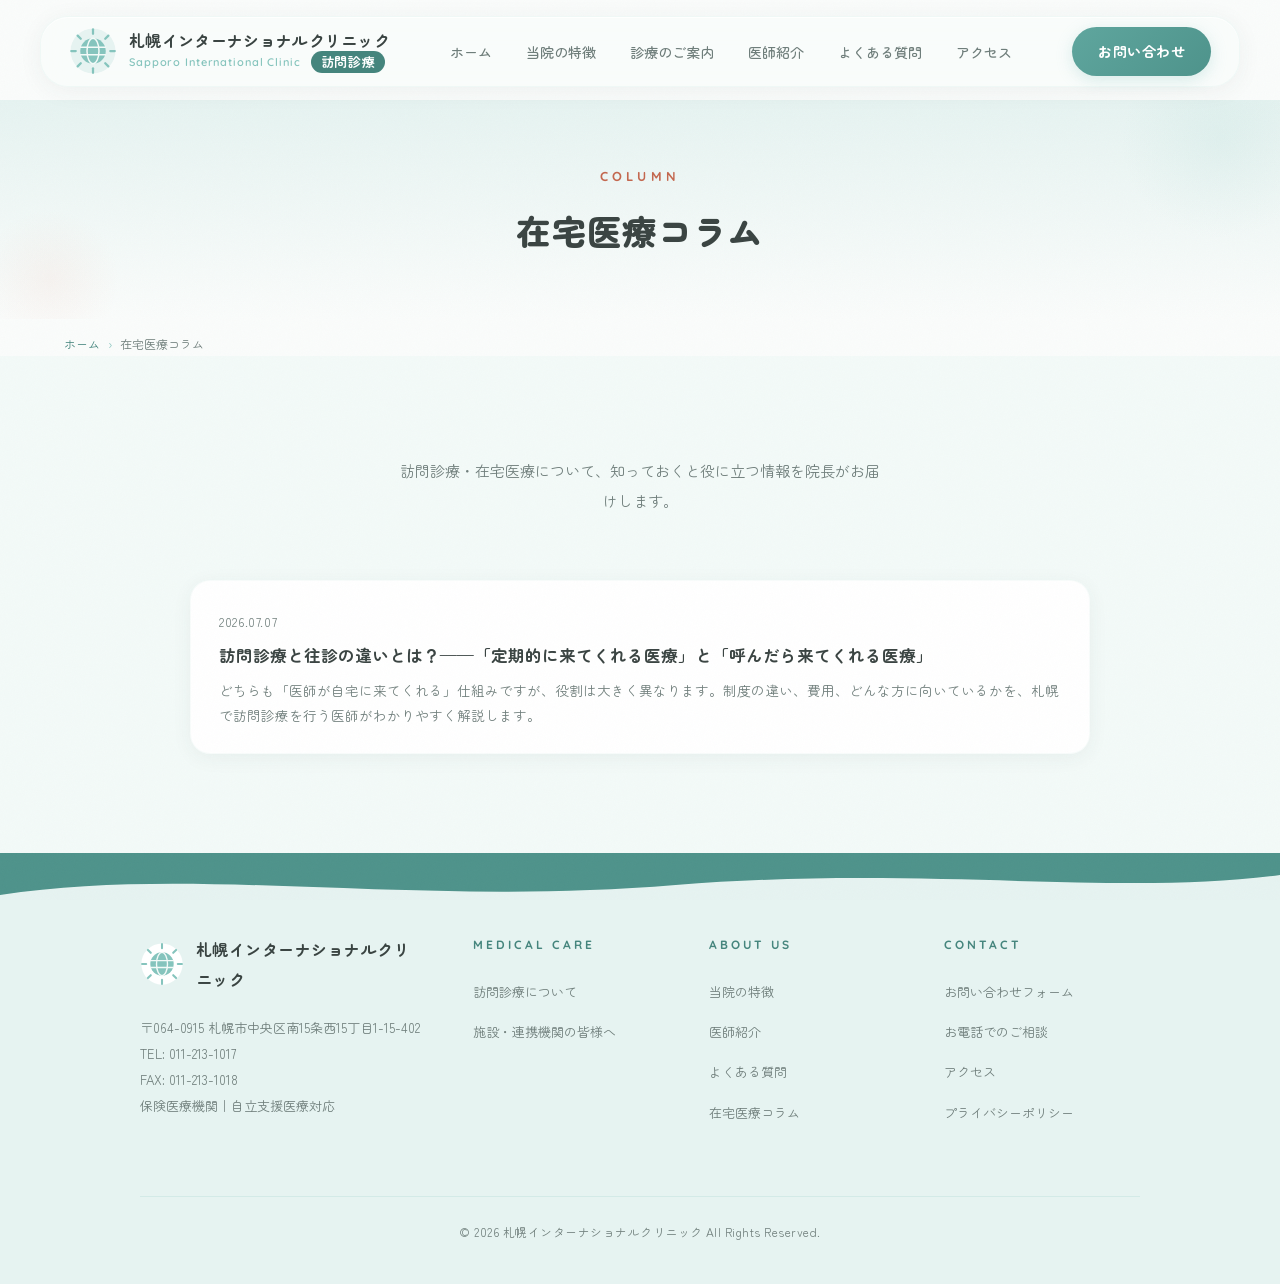
==== blog/index.html @ 9edc37f8 "v20 sync (zip removed)" ====
<!DOCTYPE html>
<html lang="ja">
<head>
<meta charset="UTF-8">
<!-- Google tag (gtag.js) -->
<script async src="https://www.googletagmanager.com/gtag/js?id=G-PVZB57DKBD"></script>
<script>
  window.dataLayer = window.dataLayer || [];
  function gtag(){dataLayer.push(arguments);}
  gtag('js', new Date());
  gtag('config', 'G-PVZB57DKBD', { 'anonymize_ip': true });
</script>

<meta name="robots" content="noindex, nofollow">
<meta name="viewport" content="width=device-width, initial-scale=1.0">
<meta name="description" content="訪問診療・在宅医療に関するコラム。札幌市の訪問診療クリニックの院長が、知っておくと役立つ情報をわかりやすくお届けします。">
<meta name="theme-color" content="#85C4BD">
<title>在宅医療コラム | 札幌インターナショナルクリニック</title>
<link rel="canonical" href="https://sapporo-international-clinic.com/blog/">
<link rel="icon" href="../favicon.svg" type="image/svg+xml">
<link rel="apple-touch-icon" href="../apple-touch-icon.png">

<!-- OGP -->
<meta property="og:type" content="website">
<meta property="og:title" content="在宅医療コラム | 札幌インターナショナルクリニック">
<meta property="og:description" content="訪問診療・在宅医療に関するコラム。札幌市の訪問診療クリニックの院長が、知っておくと役立つ情報をわかりやすくお届けします。">
<meta property="og:url" content="https://sapporo-international-clinic.com/blog/">
<meta property="og:site_name" content="札幌インターナショナルクリニック">
<meta property="og:image" content="https://sapporo-international-clinic.com/assets/images/ogp.png">
<meta property="og:locale" content="ja_JP">
<meta name="twitter:card" content="summary_large_image">

<!-- Google Fonts -->
<link rel="preconnect" href="https://fonts.googleapis.com">
<link rel="preconnect" href="https://fonts.gstatic.com" crossorigin>
<link href="https://fonts.googleapis.com/css2?family=Zen+Maru+Gothic:wght@400;500;700;900&family=Quicksand:wght@600;700&display=swap" rel="stylesheet">

<link rel="stylesheet" href="../assets/css/style.css?v=8">
</head>
<body>
    <a class="skip-link" href="#top">本文へスキップ</a>
    <header class="header" id="header">
        <div class="header__inner">
            <a href="../index.html#top" class="header__logo">
                <div class="header__logo-icon">
                    <!-- ロゴアイコン：太陽×地球 -->
                    <svg viewBox="0 0 64 64" xmlns="http://www.w3.org/2000/svg" aria-hidden="true">
                        <circle cx="32" cy="32" r="30" fill="#E6F3F1"/>
                        <g stroke="#85C4BD" stroke-width="3" stroke-linecap="round">
                            <line x1="32" y1="3" x2="32" y2="9"/>
                            <line x1="32" y1="55" x2="32" y2="61"/>
                            <line x1="3" y1="32" x2="9" y2="32"/>
                            <line x1="55" y1="32" x2="61" y2="32"/>
                            <line x1="11.5" y1="11.5" x2="15.7" y2="15.7"/>
                            <line x1="48.3" y1="48.3" x2="52.5" y2="52.5"/>
                            <line x1="11.5" y1="52.5" x2="15.7" y2="48.3"/>
                            <line x1="48.3" y1="15.7" x2="52.5" y2="11.5"/>
                        </g>
                        <circle cx="32" cy="32" r="17" fill="#85C4BD"/>
                        <g stroke="#F3FAF8" stroke-width="2" fill="none" stroke-linecap="round">
                            <ellipse cx="32" cy="32" rx="8" ry="17"/>
                            <path d="M15.5 27 h33"/>
                            <path d="M15.5 37 h33"/>
                        </g>
                    </svg>
                </div>
                <div class="header__logo-text">
                    札幌インターナショナルクリニック<small>Sapporo International Clinic<span class="header__badge">訪問診療</span></small>
                </div>
            </a>

            <button class="header__menu-btn" id="menuBtn" aria-label="メニューを開く" aria-expanded="false">
                <span class="header__menu-icon"></span>
            </button>

            <nav class="header__nav" id="headerNav" role="navigation">
                <ul class="header__nav-list">
                    <li><a href="../index.html#top" class="header__nav-link">ホーム</a></li>
                    <li><a href="../index.html#features" class="header__nav-link">当院の特徴</a></li>
                    <li><a href="../medical-care.html" class="header__nav-link">診療のご案内</a></li>
                    <li><a href="../doctors.html" class="header__nav-link">医師紹介</a></li>
                    <li><a href="../faq.html" class="header__nav-link">よくある質問</a></li>
                    <li><a href="../index.html#access" class="header__nav-link">アクセス</a></li>
                </ul>
            </nav>

            <a href="../contact.html" class="header__cta">お問い合わせ</a>
        </div>
    </header>
    <main class="site-main" id="top">

<div class="page-header">
    <div class="page-header__inner">
        <p class="page-header__label">Column</p>
        <h1 class="page-header__title">在宅医療コラム</h1>
    </div>
</div>

<nav class="breadcrumb" aria-label="パンくずリスト">
    <ol>
        <li><a href="../index.html">ホーム</a></li>
        <li aria-current="page">在宅医療コラム</li>
    </ol>
</nav>

<section class="section section--beige">
    <div class="section-header">
        <p class="section-header__text">訪問診療・在宅医療について、知っておくと役に立つ情報を院長がお届けします。</p>
    </div>
    <div class="post-list">
        <a class="post-card" href="houmon-oushin-chigai.html">
            <span class="post-card__date">2026.07.07</span>
            <h2 class="post-card__title">訪問診療と往診の違いとは？——「定期的に来てくれる医療」と「呼んだら来てくれる医療」</h2>
            <p class="post-card__excerpt">どちらも「医師が自宅に来てくれる」仕組みですが、役割は大きく異なります。制度の違い、費用、どんな方に向いているかを、札幌で訪問診療を行う医師がわかりやすく解説します。</p>
        </a>
    </div>
</section>

    </main>

    <!-- Footer -->
    <footer class="footer">
        <div class="footer__wave">
            <svg viewBox="0 0 1440 60" fill="none" preserveAspectRatio="none">
                <path d="M0,42 C220,12 460,54 760,32 C1040,12 1260,44 1440,22 L1440,0 L0,0 Z" fill="#4E938B"/>
            </svg>
        </div>
        <div class="footer__inner">
            <div class="footer__about">
                <div class="footer__brand">
                    <div class="footer__brand-icon">
                        <svg viewBox="0 0 64 64" xmlns="http://www.w3.org/2000/svg" aria-hidden="true">
                            <circle cx="32" cy="32" r="30" fill="#FFFFFF"/>
                            <g stroke="#85C4BD" stroke-width="3" stroke-linecap="round">
                                <line x1="32" y1="3" x2="32" y2="9"/>
                                <line x1="32" y1="55" x2="32" y2="61"/>
                                <line x1="3" y1="32" x2="9" y2="32"/>
                                <line x1="55" y1="32" x2="61" y2="32"/>
                                <line x1="11.5" y1="11.5" x2="15.7" y2="15.7"/>
                                <line x1="48.3" y1="48.3" x2="52.5" y2="52.5"/>
                                <line x1="11.5" y1="52.5" x2="15.7" y2="48.3"/>
                                <line x1="48.3" y1="15.7" x2="52.5" y2="11.5"/>
                            </g>
                            <circle cx="32" cy="32" r="17" fill="#85C4BD"/>
                            <g stroke="#F3FAF8" stroke-width="2" fill="none" stroke-linecap="round">
                                <ellipse cx="32" cy="32" rx="8" ry="17"/>
                                <path d="M15.5 27 h33"/>
                                <path d="M15.5 37 h33"/>
                            </g>
                        </svg>
                    </div>
                    <span class="footer__brand-text">札幌インターナショナルクリニック</span>
                </div>
                <p class="footer__info">
                    〒064-0915 札幌市中央区南15条西15丁目1-15-402<br>
                    TEL: 011-213-1017<br>
                    FAX: 011-213-1018<br>
                    保険医療機関｜自立支援医療対応
                </p>
            </div>
            <div>
                <h4 class="footer__title">Medical Care</h4>
                <ul class="footer__links">
                    <li><a href="../medical-care.html">訪問診療について</a></li>
                    <li><a href="../index.html#partners">施設・連携機関の皆様へ</a></li>
                </ul>
            </div>
            <div>
                <h4 class="footer__title">About Us</h4>
                <ul class="footer__links">
                    <li><a href="../index.html#features">当院の特徴</a></li>
                    <li><a href="../doctors.html">医師紹介</a></li>
                    <li><a href="../faq.html">よくある質問</a></li>
                    <li><a href="./">在宅医療コラム</a></li>
                </ul>
            </div>
            <div>
                <h4 class="footer__title">Contact</h4>
                <ul class="footer__links">
                    <li><a href="../contact.html">お問い合わせフォーム</a></li>
                    <li><a href="../index.html#contact">お電話でのご相談</a></li>
                    <li><a href="../index.html#access">アクセス</a></li>
                    <li><a href="../privacy.html">プライバシーポリシー</a></li>
                </ul>
            </div>
        </div>
        <div class="footer__bottom">
            <p class="footer__copyright">&copy; 2026 札幌インターナショナルクリニック All Rights Reserved.</p>
        </div>
    </footer>

<script src="../assets/js/main.js"></script>
</body>
</html>
---- assets/css/style.css ----
/* ==========================================================================
   札幌インターナショナルクリニック - Organic Warmth Design
   ========================================================================== */
:root {
    --main-teal: #85C4BD;
    --main-teal-text: #45857D;   /* 小さめテキスト用（白背景で4.6:1） */
    --accent-coral-text: #C4674E; /* 小さめテキスト用（白背景で4.5:1） */
    --main-teal-deep: #5FA69E;
    --main-teal-soft: #B7DED9;
    --main-teal-pale: #E6F3F1;
    --sub-mint: #F3FAF8;
    --accent-coral: #E8927C;
    --accent-coral-deep: #D97B64;
    --accent-coral-soft: #F2B5A5;
    --accent-coral-pale: #FBE9E4;
    --accent-pink: #FFB5BA;
    --accent-blue: #A8D8EA;
    --text-main: #3A4442;
    --text-sub: #6F7E7B;
    --bg-cream: #FAFCFB;
    --bg-white: #FFFFFF;
    --main-a4: rgba(133, 196, 189, 0.04);
    --main-a6: rgba(133, 196, 189, 0.06);
    --main-a8: rgba(133, 196, 189, 0.08);
    --main-a10: rgba(133, 196, 189, 0.1);
    --main-a12: rgba(133, 196, 189, 0.12);
    --main-a15: rgba(133, 196, 189, 0.15);
    --main-a20: rgba(133, 196, 189, 0.2);
    --shadow-dreamy: 0 8px 40px var(--main-a12);
    --shadow-soft: 0 4px 20px rgba(58, 68, 66, 0.06);
    --shadow-lift: 0 16px 48px rgba(133, 196, 189, 0.18);
    --radius-round: 28px;
    --radius-pill: 100px;
    --radius-blob: 60% 40% 50% 50% / 50% 50% 40% 60%;
    --container-max: 1200px;
    --content-lg: 1000px;
    --content-md: 900px;
    --content-sm: 800px;
    --content-xs: 700px;
    --ease-out-expo: cubic-bezier(0.16, 1, 0.3, 1);
    --ease-spring: cubic-bezier(0.34, 1.56, 0.64, 1);
}
*, *::before, *::after { margin: 0; padding: 0; box-sizing: border-box; }
img { max-width: 100%; display: block; }
ul, ol { list-style: none; }
a { color: inherit; }
button { font-family: inherit; }
html { font-size: 16px; scroll-behavior: smooth; scroll-padding-top: 110px; }

body {
    font-family: 'Zen Maru Gothic', 'M PLUS Rounded 1c', sans-serif;
    background-color: var(--bg-cream);
    color: var(--text-main);
    line-height: 1.9;
    word-break: normal;
    line-break: strict;
    overflow-x: hidden;
    position: relative;
}

/* Subtle grain texture overlay */
body::after {
    content: '';
    position: fixed;
    inset: 0;
    pointer-events: none;
    z-index: 100;
    opacity: 0.025;
    background-image: url("data:image/svg+xml,%3Csvg viewBox='0 0 256 256' xmlns='http://www.w3.org/2000/svg'%3E%3Cfilter id='noise'%3E%3CfeTurbulence type='fractalNoise' baseFrequency='0.9' numOctaves='4' stitchTiles='stitch'/%3E%3C/filter%3E%3Crect width='100%25' height='100%25' filter='url(%23noise)'/%3E%3C/svg%3E");
    background-repeat: repeat;
    background-size: 256px 256px;
}

/* --------------------------------------------------------------------------
   Header
   -------------------------------------------------------------------------- */
.header {
    position: fixed;
    top: 16px;
    left: 50%;
    transform: translateX(-50%);
    z-index: 1000;
    width: calc(100% - 32px);
    max-width: var(--container-max);
    background: rgba(250, 252, 251, 0.85);
    backdrop-filter: blur(20px) saturate(1.8);
    -webkit-backdrop-filter: blur(20px) saturate(1.8);
    border-radius: var(--radius-round);
    box-shadow: 0 4px 24px rgba(58, 68, 66, 0.06), 0 1px 0 rgba(255, 255, 255, 0.8) inset;
    padding: 10px 28px;
    transition: all 0.5s var(--ease-out-expo);
    border: 1px solid var(--main-a8);
}
.header--scrolled {
    background: rgba(250, 252, 251, 0.95);
    box-shadow: 0 8px 32px rgba(58, 68, 66, 0.1), 0 1px 0 rgba(255, 255, 255, 0.8) inset;
    padding: 6px 28px;
}
.header__inner { display: flex; justify-content: space-between; align-items: center; }
.header__logo {
    display: flex; align-items: center; gap: 12px;
    text-decoration: none;
    transition: transform 0.3s var(--ease-spring);
}
.header__logo:hover { transform: scale(1.02); }
.header__logo-icon { width: 48px; height: 48px; flex-shrink: 0; transition: transform 0.5s var(--ease-spring); }
.header--scrolled .header__logo-icon { width: 40px; height: 40px; }
.header__logo-icon svg { width: 100%; height: 100%; }
.header__logo-text {
    font-size: 16px; font-weight: 700; color: var(--text-main);
    line-height: 1.3; letter-spacing: 0.02em;
}
.header__logo-text small {
    display: flex; align-items: center; gap: 10px;
    font-family: 'Quicksand', sans-serif;
    font-size: 11px; font-weight: 600;
    color: var(--main-teal); letter-spacing: 0.08em;
}
.header__medical-code {
    display: block; margin-top: 1px;
    color: var(--text-sub);
    font-size: 11px; font-weight: 700; line-height: 1.2; letter-spacing: 0.03em;
}
.header__badge {
    font-family: 'Zen Maru Gothic', sans-serif;
    background-color: var(--main-teal-text);
    color: #fff; font-size: 13px; font-weight: 700;
    padding: 2px 10px; border-radius: var(--radius-pill);
    letter-spacing: 0.05em; line-height: 1.4;
}
.header__nav-list { display: flex; gap: 2px; }
.header__nav-link {
    text-decoration: none; color: var(--text-sub);
    font-size: 14px; font-weight: 500;
    padding: 10px 16px; border-radius: var(--radius-pill);
    transition: all 0.35s var(--ease-out-expo);
    position: relative;
}
.header__nav-link::after {
    content: ''; position: absolute;
    bottom: 6px; left: 50%; width: 0; height: 2px;
    background: var(--main-teal); border-radius: 2px;
    transition: all 0.35s var(--ease-out-expo);
    transform: translateX(-50%);
}
.header__nav-link:hover { color: var(--main-teal); }
.header__nav-link:hover::after { width: 20px; }
.header__cta {
    background: linear-gradient(135deg, var(--main-teal-deep) 0%, #4E938B 100%);
    color: white; padding: 11px 26px;
    border-radius: var(--radius-pill);
    text-decoration: none; font-size: 14px; font-weight: 700;
    box-shadow: 0 4px 16px rgba(133, 196, 189, 0.3);
    transition: all 0.4s var(--ease-spring);
    white-space: nowrap; letter-spacing: 0.03em;
}
.header__cta:hover { transform: translateY(-2px) scale(1.03); box-shadow: 0 8px 28px rgba(133, 196, 189, 0.4); }

/* Mobile Menu */
.header__menu-btn { display: none; background: none; border: none; padding: 8px; cursor: pointer; z-index: 10; }
.header__menu-icon {
    display: block; width: 22px; height: 2px;
    background-color: var(--text-main);
    position: relative; transition: background-color 0.3s ease;
    border-radius: 2px;
}
.header__menu-icon::before, .header__menu-icon::after {
    content: ''; position: absolute; left: 0; width: 100%; height: 2px;
    background-color: var(--text-main);
    transition: transform 0.4s var(--ease-out-expo);
    border-radius: 2px;
}
.header__menu-icon::before { top: -7px; }
.header__menu-icon::after { bottom: -7px; }
.header__menu-btn[aria-expanded="true"] .header__menu-icon { background-color: transparent; }
.header__menu-btn[aria-expanded="true"] .header__menu-icon::before { transform: translateY(7px) rotate(45deg); }
.header__menu-btn[aria-expanded="true"] .header__menu-icon::after { transform: translateY(-7px) rotate(-45deg); }

/* --------------------------------------------------------------------------
   Main Content
   -------------------------------------------------------------------------- */
.site-main { padding-top: 100px; }

/* --------------------------------------------------------------------------
   Section Headers (shared)
   -------------------------------------------------------------------------- */
.section-header { text-align: center; margin-bottom: 64px; }
.section-header__label {
    font-family: 'Quicksand', sans-serif;
    font-size: 13px; font-weight: 700;
    text-transform: uppercase;
    color: var(--accent-coral-text);
    margin-bottom: 12px; letter-spacing: 0.32em;
}
.section-header__title {
    font-size: 32px; font-weight: 900;
    color: var(--text-main);
    margin-bottom: 18px; letter-spacing: 0.04em;
    position: relative; display: inline-block;
}
.section-header__title::after {
    content: ''; display: block;
    width: 8px; height: 8px; border-radius: 50%;
    background: var(--main-teal);
    box-shadow: -18px 0 0 var(--accent-coral-soft), 18px 0 0 var(--main-teal-soft);
    margin: 18px auto 0;
}
.section-header__text {
    font-size: 15px; color: var(--text-sub);
    max-width: 480px; margin: 0 auto; line-height: 2;
}

/* --------------------------------------------------------------------------
   Hero Section
   -------------------------------------------------------------------------- */
.hero {
    min-height: calc(100vh - 100px);
    padding: 40px 40px 120px;
    position: relative; overflow: hidden;
    display: flex; align-items: center;
}
.hero__bg {
    position: absolute; inset: 0;
    background:
        radial-gradient(ellipse 80% 60% at 20% 80%, rgba(251, 233, 228, 0.5) 0%, transparent 60%),
        radial-gradient(ellipse 60% 50% at 80% 20%, rgba(183, 222, 217, 0.3) 0%, transparent 60%),
        linear-gradient(180deg, var(--bg-cream) 0%, var(--main-teal-pale) 50%, var(--sub-mint) 100%);
    z-index: 0;
}
.hero__bg::before {
    content: ''; position: absolute;
    top: 15%; right: 8%; width: 300px; height: 300px;
    border-radius: 60% 40% 55% 45% / 45% 55% 45% 55%;
    background: radial-gradient(circle at 30% 30%, var(--main-a8), transparent 70%);
    animation: morphBlob 12s ease-in-out infinite;
}
.hero__bg::after {
    content: ''; position: absolute;
    bottom: 10%; left: 5%; width: 200px; height: 200px;
    border-radius: 45% 55% 40% 60% / 55% 45% 55% 45%;
    background: radial-gradient(circle at 60% 60%, rgba(232, 146, 124, 0.06), transparent 70%);
    animation: morphBlob 15s ease-in-out infinite reverse;
}
@keyframes morphBlob {
    0%, 100% { border-radius: 60% 40% 55% 45% / 45% 55% 45% 55%; transform: rotate(0deg) scale(1); }
    33% { border-radius: 45% 55% 40% 60% / 55% 45% 55% 45%; transform: rotate(5deg) scale(1.05); }
    66% { border-radius: 55% 45% 60% 40% / 40% 60% 50% 50%; transform: rotate(-3deg) scale(0.97); }
}
.hero__content {
    max-width: var(--container-max);
    margin: 0 auto;
    display: grid; grid-template-columns: 1fr 1fr; gap: 60px;
    align-items: center;
    position: relative; z-index: 1;
}
.hero__text {
    opacity: 0; transform: translateY(50px);
    animation: heroReveal 1s var(--ease-out-expo) 0.2s forwards;
}
@keyframes heroReveal { to { opacity: 1; transform: translateY(0); } }
.hero__stats-wrap { display: inline-flex; align-items: center; gap: 12px; }
.hero__stats-wrap--lead { margin-bottom: 40px; }
.hero__badge {
    background-color: var(--main-teal-deep);
    color: #fff;
    font-size: clamp(18px, 1.2vw + 14px, 24px);
    font-weight: 700; padding: 10px 22px;
    border-radius: var(--radius-pill);
    letter-spacing: 0.04em; line-height: 1.2; white-space: nowrap;
}
.hero__stats {
    background: rgba(255, 255, 255, 0.9);
    backdrop-filter: blur(12px);
    padding: 16px 24px; border-radius: 20px;
    box-shadow: var(--shadow-soft);
    display: inline-flex; gap: 22px;
    flex-wrap: wrap; justify-content: center;
    border: 1px solid var(--main-a10);
}
.hero__stat { text-align: center; }
.hero__stat-value {
    font-size: 20px; font-weight: 900;
    color: var(--main-teal-deep);
    line-height: 1.4; letter-spacing: 0.02em;
    white-space: nowrap;
}
.hero__stat-label {
    font-size: 11px; color: var(--text-sub);
    font-weight: 500; letter-spacing: 0.05em; margin-top: 2px;
}
.hero__catch {
    display: inline-flex; align-items: center; gap: 10px;
    font-family: 'Quicksand', sans-serif;
    font-size: 13px; font-weight: 700;
    text-transform: uppercase;
    color: var(--accent-coral-text);
    margin-bottom: 16px; letter-spacing: 0.32em;
}
.hero__catch::before {
    content: ''; width: 8px; height: 8px; border-radius: 50%;
    background: var(--accent-coral-soft);
}
.hero__title {
    font-size: 44px; font-weight: 900; line-height: 1.5;
    margin-bottom: 24px; color: var(--text-main); letter-spacing: 0.03em;
}
.hero__title-highlight { color: var(--main-teal-deep); position: relative; display: inline-block; }
.hero__title-highlight::after {
    content: ''; position: absolute;
    bottom: -4px; left: 2px; right: 2px; height: 6px;
    background: linear-gradient(90deg, var(--main-teal-soft), var(--main-teal));
    border-radius: 6px;
    opacity: 0.6;
}
.hero__description {
    font-size: 15.5px; color: var(--text-sub);
    margin-bottom: 20px; max-width: 420px; line-height: 2;
}
.hero__notes { display: flex; gap: 10px; flex-wrap: wrap; }
.hero__note {
    font-size: 12px; font-weight: 700;
    color: var(--main-teal-text);
    background: rgba(255, 255, 255, 0.85);
    border: 1px solid var(--main-a20);
    padding: 4px 16px; border-radius: var(--radius-pill);
    letter-spacing: 0.04em;
}
.hero__visual {
    position: relative;
    opacity: 0; transform: translateY(50px);
    animation: heroReveal 1s var(--ease-out-expo) 0.5s forwards;
}
.hero__illustration { position: relative; width: 100%; }
.hero__illustration svg {
    width: 100%; height: auto;
    border-radius: var(--radius-round);
    box-shadow: var(--shadow-dreamy);
    display: block;
}
.hero__visual-actions {
    margin-top: 24px;
    display: flex; align-items: center; gap: 16px; flex-wrap: wrap;
}
.hero__opening {
    display: inline-flex; align-items: center;
    background: linear-gradient(135deg, var(--main-teal-deep) 0%, #4E938B 100%);
    color: white; padding: 8px 28px;
    border-radius: var(--radius-pill);
    font-size: 14px; font-weight: 700;
    letter-spacing: 0.05em;
    box-shadow: 0 4px 16px rgba(133, 196, 189, 0.25);
    min-height: 44px;
}
.hero__buttons { display: flex; gap: 16px; flex-wrap: wrap; }
.hero__btn {
    padding: 8px 28px;
    border-radius: var(--radius-pill);
    text-decoration: none; font-size: 15px; font-weight: 700;
    transition: all 0.4s var(--ease-spring);
    display: inline-flex; align-items: center; gap: 10px;
    letter-spacing: 0.03em;
    min-height: 44px;
}
.hero__btn--primary {
    background: linear-gradient(135deg, var(--main-teal-deep) 0%, #4E938B 100%);
    color: white;
    box-shadow: 0 6px 24px rgba(133, 196, 189, 0.3);
}
.hero__btn--primary:hover { transform: translateY(-4px); box-shadow: 0 12px 36px rgba(133, 196, 189, 0.4); }
.hero__btn--secondary {
    background: rgba(255, 255, 255, 0.8);
    color: var(--text-main);
    border: 2px solid var(--main-teal-soft);
    backdrop-filter: blur(8px);
}
.hero__btn--secondary:hover { border-color: var(--main-teal); color: var(--main-teal); background: white; transform: translateY(-2px); }
.hero__btn-icon { font-size: 18px; transition: transform 0.3s var(--ease-spring); }
.hero__btn--primary:hover .hero__btn-icon { transform: translateX(4px); }

/* --------------------------------------------------------------------------
   Features Section
   -------------------------------------------------------------------------- */
.features {
    padding: 120px 40px;
    background: white;
    position: relative;
}
.features__wave { position: absolute; top: -1px; left: 0; width: 100%; }
.features__wave svg { width: 100%; height: 80px; display: block; }
.features__grid {
    max-width: var(--content-lg);
    margin: 0 auto;
    display: grid; grid-template-columns: repeat(3, 1fr); gap: 28px;
}
.feature-card {
    background: var(--sub-mint);
    padding: 40px 28px;
    border-radius: var(--radius-round);
    text-align: center;
    transition: all 0.5s var(--ease-out-expo);
    position: relative; overflow: hidden;
    border: 1px solid var(--main-a6);
}
.feature-card:hover {
    transform: translateY(-8px);
    box-shadow: var(--shadow-lift);
    border-color: var(--main-a12);
}
.feature-card__icon {
    width: 88px; height: 88px;
    margin: 0 auto 24px;
    background: white;
    border-radius: 50%;
    display: flex; align-items: center; justify-content: center;
    font-size: 38px;
    box-shadow: 0 0 0 6px white, 0 0 0 8px var(--main-a20), var(--shadow-soft);
    transition: transform 0.5s var(--ease-spring);
}
.feature-card__icon svg {
    width: 56%; height: 56%;
    display: block;
}
.feature-card__icon img {
    width: 82%; height: 82%;
    object-fit: contain;
    display: block;
}
.feature-card:hover .feature-card__icon { transform: scale(1.08); box-shadow: 0 0 0 6px white, 0 0 0 8px var(--main-teal), var(--shadow-soft); }
.feature-card__title {
    font-size: 17px; font-weight: 700;
    margin-bottom: 12px; color: var(--text-main); letter-spacing: 0.03em;
}
.feature-card__text { font-size: 14px; color: var(--text-sub); line-height: 1.9; }

/* --------------------------------------------------------------------------
   Message Section
   -------------------------------------------------------------------------- */
.message {
    padding: 120px 40px;
    background: linear-gradient(180deg, white 0%, var(--main-teal-pale) 100%);
    position: relative; overflow: hidden;
}
.message::before {
    content: ''; position: absolute;
    top: 20%; left: -60px; width: 250px; height: 250px;
    border-radius: 50%;
    background: radial-gradient(circle, rgba(133, 196, 189, 0.07) 0%, transparent 70%);
}
.message__inner {
    max-width: var(--content-lg);
    margin: 0 auto;
    display: grid; grid-template-columns: 1fr 1.2fr; gap: 64px;
    align-items: center;
}
.message__visual { position: relative; }
.message__image {
    width: 100%;
    border-radius: var(--radius-round);
    overflow: hidden;
    box-shadow: var(--shadow-dreamy);
}
.message__image svg { width: 100%; height: auto; display: block; }
.message__content { position: relative; }
.message__quote {
    display: inline-flex; align-items: center; gap: 10px;
    font-family: 'Quicksand', sans-serif;
    font-size: 13px; font-weight: 700;
    text-transform: uppercase;
    color: var(--accent-coral-text);
    letter-spacing: 0.32em;
    margin-bottom: 14px;
}
.message__quote::before {
    content: ''; width: 8px; height: 8px; border-radius: 50%;
    background: var(--accent-coral-soft);
}
.message__title {
    font-size: 26px; font-weight: 900;
    margin-bottom: 24px; line-height: 1.7; letter-spacing: 0.03em;
}
.message__text {
    font-size: 15px; color: var(--text-sub);
    margin-bottom: 32px; line-height: 2;
}
.message__points { list-style: none; margin-bottom: 36px; }
.message__point {
    padding: 14px 0 14px 32px;
    position: relative; font-size: 15px;
    border-bottom: 1px solid var(--main-a15);
    transition: padding-left 0.3s var(--ease-out-expo);
}
.message__point:hover { padding-left: 38px; }
.message__point::before {
    content: ''; position: absolute;
    left: 0; top: 50%; transform: translateY(-50%);
    width: 8px; height: 8px; border-radius: 50%;
    background: linear-gradient(135deg, var(--main-teal), var(--main-teal-soft));
    box-shadow: 0 2px 8px rgba(133, 196, 189, 0.3);
}
.message__link {
    display: inline-flex; align-items: center; gap: 8px;
    color: var(--accent-coral-text);
    text-decoration: none; font-weight: 700; font-size: 15px;
    transition: all 0.35s var(--ease-out-expo);
    letter-spacing: 0.02em;
}
.message__link:hover { gap: 14px; color: #A85540; }

/* --------------------------------------------------------------------------
   News Section
   -------------------------------------------------------------------------- */
.news { padding: 100px 40px; background: var(--sub-mint); }
.news__inner { max-width: var(--content-md); margin: 0 auto; }
.news__list {
    background: white;
    border-radius: var(--radius-round);
    box-shadow: var(--shadow-soft);
    overflow: hidden;
    border: 1px solid var(--main-a6);
}
.news__item {
    padding: 24px 32px;
    border-bottom: 1px solid var(--main-a10);
    display: flex; gap: 20px; align-items: center;
    transition: all 0.35s var(--ease-out-expo);
}
.news__item:last-child { border-bottom: none; }
.news__item:hover { background: var(--main-teal-pale); padding-left: 40px; }
.news__date {
    font-size: 13px; color: var(--text-sub);
    white-space: nowrap; font-weight: 500; letter-spacing: 0.05em;
}
.news__tag {
    font-size: 11px; padding: 4px 14px;
    border-radius: var(--radius-pill);
    background: var(--main-teal-text);
    color: white; white-space: nowrap;
    font-weight: 700; letter-spacing: 0.04em;
}
.news__tag--recruit { background: var(--accent-coral); }
.news__title { flex: 1; font-size: 15px; color: var(--text-main); }
.news__title a { text-decoration: none; color: inherit; transition: color 0.3s ease; }
.news__title a:hover { color: var(--main-teal); }

/* --------------------------------------------------------------------------
   Section (shared)
   -------------------------------------------------------------------------- */
.section { padding: 100px 40px; position: relative; }
.section--beige { background: var(--sub-mint); }
.section--white { background: white; }

/* --------------------------------------------------------------------------
   Medical Care
   -------------------------------------------------------------------------- */
.medical-intro {
    max-width: var(--content-md);
    margin: 0 auto 64px;
    text-align: center;
}
.medical-intro__text {
    font-size: 15px; color: var(--text-sub); line-height: 2.1;
    max-width: var(--content-xs); margin: 0 auto;
}
.medical-list {
    max-width: var(--content-md);
    margin: 0 auto;
    display: grid; grid-template-columns: repeat(2, 1fr); gap: 28px;
}
.medical-list__category {
    background: white;
    padding: 36px;
    border-radius: var(--radius-round);
    box-shadow: var(--shadow-soft);
    border: 1px solid var(--main-a6);
    transition: all 0.4s var(--ease-out-expo);
}
.medical-list__category:hover { box-shadow: var(--shadow-dreamy); transform: translateY(-3px); }
.medical-list__title {
    font-size: 17px; font-weight: 700;
    margin-bottom: 20px;
    color: var(--main-teal-text);
    padding-bottom: 12px;
    border-bottom: 2px solid var(--main-teal-pale);
    letter-spacing: 0.03em;
}
.medical-list__items { list-style: none; }
.medical-list__items li {
    padding: 8px 0 8px 28px;
    position: relative; font-size: 15px; color: var(--text-main);
    transition: padding-left 0.3s var(--ease-out-expo);
}
.medical-list__items li:hover { padding-left: 32px; }
.medical-list__items li::before {
    content: ''; position: absolute;
    left: 4px; top: 50%; transform: translateY(-50%);
    width: 7px; height: 7px; border-radius: 50%;
    background: linear-gradient(135deg, var(--main-teal), var(--main-teal-soft));
}

/* Partners (施設・連携機関向け) */
.partner-grid {
    max-width: var(--content-md);
    margin: 0 auto;
    display: grid; grid-template-columns: 1fr 1fr; gap: 28px;
}
.partner-card {
    background: white;
    padding: 40px 36px;
    border-radius: var(--radius-round);
    box-shadow: var(--shadow-soft);
    border: 1px solid var(--main-a6);
    transition: all 0.4s var(--ease-out-expo);
}
.partner-card:hover { box-shadow: var(--shadow-dreamy); transform: translateY(-3px); }
.partner-card__tag {
    display: inline-block;
    font-family: 'Quicksand', sans-serif;
    font-size: 11px; font-weight: 700;
    text-transform: uppercase; letter-spacing: 0.18em;
    color: var(--main-teal-deep);
    background: var(--main-teal-pale);
    padding: 5px 16px; border-radius: var(--radius-pill);
    margin-bottom: 16px;
}
.partner-card__title {
    font-size: 17px; font-weight: 700;
    margin-bottom: 14px; color: var(--text-main);
    letter-spacing: 0.03em; line-height: 1.7;
}
.partner-card__text { font-size: 14.5px; color: var(--text-sub); line-height: 2; }

/* Flow List */
.flow-list {
    max-width: var(--content-sm);
    margin: 0 auto;
    display: grid; gap: 0;
}
.flow-list__item {
    display: grid; grid-template-columns: 80px 1fr; gap: 28px;
    padding: 32px 0;
    position: relative;
}
.flow-list__item:not(:last-child)::after {
    content: ''; position: absolute;
    left: 40px; top: 80px; bottom: 0; width: 2px;
    background: linear-gradient(to bottom, var(--main-teal-soft), rgba(183, 222, 217, 0.2));
}
.flow-list__number {
    width: 80px; height: 80px;
    display: flex; align-items: center; justify-content: center;
    background: linear-gradient(135deg, var(--main-teal-deep) 0%, #4E938B 100%);
    color: white; font-size: 24px; font-weight: 900;
    border-radius: 50%;
    box-shadow: 0 6px 20px rgba(133, 196, 189, 0.3);
    position: relative; z-index: 1;
    transition: transform 0.4s var(--ease-spring);
}
.flow-list__item:hover .flow-list__number { transform: scale(1.08); }
.flow-list__content { padding-top: 16px; }
.flow-list__content h3 {
    font-size: 18px; font-weight: 700;
    margin-bottom: 8px; color: var(--text-main); letter-spacing: 0.03em;
}
.flow-list__content p { color: var(--text-sub); font-size: 15px; line-height: 2; }

/* Cost */
.cost-info {
    max-width: var(--content-xs);
    margin: 0 auto;
    background: white;
    padding: 40px;
    border-radius: var(--radius-round);
    box-shadow: var(--shadow-soft);
    text-align: center;
    border: 1px solid var(--main-a6);
}
.cost-info__heading {
    font-size: 22px; font-weight: 700;
    color: var(--main-teal); margin-bottom: 16px;
}
.cost-info__text {
    font-size: 15px; color: var(--text-sub);
    margin-bottom: 24px; line-height: 2;
}
.cost-table-wrap { overflow-x: auto; }
.cost-table {
    width: 100%; border-collapse: collapse;
    font-size: 15px; min-width: 400px;
}
.cost-table thead th {
    background: var(--main-teal);
    color: #fff; font-weight: 600;
    padding: 12px 16px; text-align: center;
    font-size: 14px; line-height: 1.5;
}
.cost-table tbody th {
    background: #E9F4F2; font-weight: 600;
    padding: 14px 16px; text-align: left; white-space: nowrap;
}
.cost-table tbody td { padding: 14px 16px; text-align: center; color: var(--text-sub); }
.cost-table tbody tr:nth-child(even) td { background: var(--main-a4); }
.cost-table th, .cost-table td { border: 1px solid var(--main-a20); }
.cost-info__notes {
    font-size: 13px; color: var(--text-sub);
    margin-top: 20px; line-height: 1.9; text-align: left;
}

/* --------------------------------------------------------------------------
   Doctors
   -------------------------------------------------------------------------- */
.doctor-profile {
    max-width: var(--content-md);
    margin: 0 auto;
    display: grid; grid-template-columns: 260px 1fr; gap: 48px;
    align-items: center;
}
.doctor-profile__image-placeholder {
    width: 100%; aspect-ratio: 4/5;
    background: linear-gradient(160deg, var(--main-teal-soft) 0%, var(--main-teal) 50%, var(--main-teal-deep) 100%);
    border-radius: var(--radius-round);
    display: flex; align-items: center; justify-content: center;
    color: rgba(255, 255, 255, 0.9);
    font-size: 14px; font-weight: 700;
    position: relative; overflow: hidden;
    box-shadow: var(--shadow-dreamy);
}
.doctor-profile__image-placeholder img {
    width: 100%; height: 100%;
    object-fit: cover;
    display: block;
    position: relative; z-index: 1;
}
.doctor-profile__image-placeholder::before {
    content: ''; position: absolute;
    top: 20%; left: -20%; width: 140%; height: 60%;
    background: rgba(255, 255, 255, 0.05);
    border-radius: 50%; transform: rotate(-15deg);
}
.doctor-profile__content { padding-top: 8px; }
.doctor-profile__role {
    display: inline-block;
    font-size: 12px; font-weight: 700;
    color: var(--main-teal-deep);
    background: var(--main-teal-pale);
    padding: 3px 14px; border-radius: var(--radius-pill);
    margin-bottom: 10px; letter-spacing: 0.1em;
}
.doctor-profile__name {
    font-size: 22px; font-weight: 900;
    margin-bottom: 6px; letter-spacing: 0.04em;
}
.doctor-profile__name-en {
    font-family: 'Quicksand', sans-serif;
    font-size: 13px; font-weight: 700;
    text-transform: uppercase; letter-spacing: 0.18em;
    color: var(--main-teal);
    margin-bottom: 24px;
}
.doctor-profile__message {
    margin-bottom: 20px; line-height: 2.1;
    font-size: 15px; color: var(--text-sub);
}
.doctor-profile__signature {
    font-weight: 900; text-align: right;
    margin-top: 36px; font-size: 17px;
    color: var(--text-main); letter-spacing: 0.04em;
}
.profile-card {
    max-width: var(--content-md);
    margin: 48px auto 0;
    background: white;
    padding: 44px;
    border-radius: var(--radius-round);
    box-shadow: var(--shadow-soft);
    border: 1px solid var(--main-a6);
}
.profile-card__row {
    display: flex; gap: 28px;
    padding: 20px 0;
    border-bottom: 1px solid var(--main-a12);
}
.profile-card__row:last-child { border-bottom: none; }
.profile-card__row dt {
    flex-shrink: 0; width: 120px;
    font-weight: 700; color: var(--main-teal-text);
    font-size: 15px; letter-spacing: 0.03em;
}
.profile-card__row dd { font-size: 15px; color: var(--text-main); margin: 0; }
.profile-card__row dd li {
    padding: 4px 0 4px 20px;
    position: relative;
}
.profile-card__row dd li::before {
    content: ''; position: absolute;
    left: 2px; top: 50%; transform: translateY(-50%);
    width: 6px; height: 6px; border-radius: 50%;
    background: var(--main-teal-soft);
}

/* --------------------------------------------------------------------------
   FAQ
   -------------------------------------------------------------------------- */
.faq-category { max-width: var(--content-sm); margin: 0 auto; }
.faq-item {
    background: white;
    border-radius: 20px;
    margin-bottom: 12px;
    overflow: hidden;
    box-shadow: var(--shadow-soft);
    transition: all 0.4s var(--ease-out-expo);
    border: 1px solid var(--main-a4);
}
.faq-item__question {
    width: 100%;
    display: flex; justify-content: space-between; align-items: center;
    padding: 22px 28px;
    background: none; border: none; text-align: left;
    font-size: 15px; font-weight: 700;
    cursor: pointer;
    transition: all 0.3s var(--ease-out-expo);
    color: var(--text-main);
    gap: 16px; letter-spacing: 0.02em;
    line-height: 1.8;
}
@media (hover: hover) and (pointer: fine) {
    .faq-item:hover { box-shadow: var(--shadow-dreamy); border-color: var(--main-a10); }
    .faq-item__question:hover { background-color: rgba(230, 243, 241, 0.5); }
}
.faq-item__icon {
    width: 28px; height: 28px;
    position: relative; flex-shrink: 0;
    background: var(--main-teal-pale);
    border-radius: 50%;
    transition: all 0.4s var(--ease-out-expo);
}
.faq-item.is-open .faq-item__icon { background: var(--main-teal); }
.faq-item__icon::before, .faq-item__icon::after {
    content: ''; position: absolute;
    background-color: var(--main-teal);
    transition: all 0.4s var(--ease-out-expo);
}
.faq-item.is-open .faq-item__icon::before,
.faq-item.is-open .faq-item__icon::after { background-color: white; }
.faq-item__icon::before {
    top: 50%; left: 7px; right: 7px; height: 2px;
    transform: translateY(-50%);
}
.faq-item__icon::after {
    top: 7px; bottom: 7px; left: 50%; width: 2px;
    transform: translateX(-50%);
}
.faq-item.is-open .faq-item__icon::after {
    transform: translateX(-50%) rotate(90deg);
    opacity: 0;
}
.faq-item__answer {
    max-height: 0; overflow: hidden;
    transition: max-height 0.5s var(--ease-out-expo), padding 0.5s var(--ease-out-expo);
    padding: 0 28px;
}
.faq-item.is-open .faq-item__answer { max-height: 1000px; padding: 0 28px 24px; }
.faq-item__answer p { color: var(--text-sub); line-height: 2; font-size: 15px; }

/* --------------------------------------------------------------------------
   CTA Section
   -------------------------------------------------------------------------- */
.cta {
    padding: 100px 40px;
    background: linear-gradient(135deg, var(--main-teal-deep) 0%, #4E938B 60%, #3F7A72 100%);
    text-align: center;
    position: relative; overflow: hidden;
}
.cta::before {
    content: ''; position: absolute;
    top: -50%; right: -10%; width: 400px; height: 400px;
    border-radius: 50%;
    background: rgba(255, 255, 255, 0.05);
}
.cta::after {
    content: ''; position: absolute;
    bottom: -30%; left: -5%; width: 300px; height: 300px;
    border-radius: 50%;
    background: rgba(255, 255, 255, 0.04);
}
.cta__inner { position: relative; z-index: 1; }
.cta__title {
    font-size: 30px; font-weight: 900;
    color: white; margin-bottom: 16px; letter-spacing: 0.04em;
}
.cta__text {
    font-size: 15px; color: rgba(255, 255, 255, 0.9);
    margin-bottom: 40px; line-height: 2;
}
.cta__buttons {
    display: flex; justify-content: center; gap: 20px;
    flex-wrap: wrap; margin-bottom: 44px;
}
.cta__btn {
    padding: 18px 44px;
    border-radius: var(--radius-pill);
    text-decoration: none; font-size: 15px; font-weight: 700;
    transition: all 0.4s var(--ease-spring);
    letter-spacing: 0.03em;
}
.cta__btn--primary {
    background: white; color: var(--main-teal);
    box-shadow: 0 8px 24px rgba(0, 0, 0, 0.12);
}
.cta__btn--primary:hover { transform: translateY(-4px) scale(1.02); box-shadow: 0 16px 40px rgba(0, 0, 0, 0.18); }
.cta__btn--secondary {
    background: transparent; color: white;
    border: 2px solid rgba(255, 255, 255, 0.4);
}
.cta__btn--secondary:hover {
    background: rgba(255, 255, 255, 0.1);
    border-color: rgba(255, 255, 255, 0.8);
    transform: translateY(-2px);
}
.cta__phone { color: white; display: inline-block; text-align: left; }
.cta__phone-label { font-size: 13px; opacity: 0.85; margin-bottom: 8px; letter-spacing: 0.04em; }
.cta__phone-number, .cta__phone-fax {
    font-size: 36px; font-weight: 900;
    display: flex; align-items: baseline;
    letter-spacing: 0.06em; color: white; line-height: 1.4;
}
.cta__phone-number a { color: inherit; text-decoration: none; }
.cta__phone-term {
    display: inline-block; width: 5.6em; min-width: 5.6em;
    flex-shrink: 0; white-space: nowrap;
}
.cta__phone-note { font-size: 12px; opacity: 0.7; margin-top: 4px; letter-spacing: 0.03em; display: block; }

/* --------------------------------------------------------------------------
   Footer
   -------------------------------------------------------------------------- */
.footer {
    background: var(--main-teal-pale);
    color: var(--text-main);
    padding: 80px 40px 40px;
    position: relative;
}
.footer__wave { position: absolute; top: -1px; left: 0; width: 100%; }
.footer__wave svg { width: 100%; height: 60px; display: block; }
.footer__inner {
    max-width: var(--content-lg);
    margin: 0 auto;
    display: grid; grid-template-columns: 1.5fr 1fr 1fr 1fr; gap: 40px;
}
.footer__brand { display: flex; align-items: center; gap: 12px; margin-bottom: 20px; }
.footer__brand-icon { width: 44px; height: 44px; flex-shrink: 0; }
.footer__brand-icon svg { width: 100%; height: 100%; }
.footer__brand-text { font-size: 16px; font-weight: 700; letter-spacing: 0.03em; color: var(--text-main); }
.footer__info { font-size: 13px; color: var(--text-sub); line-height: 2; }
.footer__title {
    font-family: 'Quicksand', sans-serif;
    font-size: 12px; font-weight: 700;
    text-transform: uppercase; letter-spacing: 0.25em;
    color: var(--main-teal-text);
    margin-bottom: 18px;
}
.footer__links li { margin-bottom: 10px; }
.footer__links a {
    color: var(--text-sub);
    text-decoration: none; font-size: 13px;
    transition: all 0.3s var(--ease-out-expo);
    position: relative; padding-left: 0;
}
.footer__links a:hover { color: var(--main-teal-text); padding-left: 6px; }
.footer__bottom {
    max-width: var(--content-lg);
    margin: 60px auto 0;
    padding-top: 24px;
    border-top: 1px solid var(--main-a20);
    text-align: center;
}
.footer__copyright { font-size: 12px; color: var(--text-sub); letter-spacing: 0.04em; }

/* --------------------------------------------------------------------------
   Scroll Animations
   -------------------------------------------------------------------------- */
.fade-in {
    opacity: 0;
    transform: translateY(36px);
    transition: opacity 0.9s var(--ease-out-expo), transform 0.9s var(--ease-out-expo);
}
.fade-in.is-visible { opacity: 1; transform: translateY(0); }
.fade-in.is-visible:nth-child(1) { transition-delay: 0s; }
.fade-in.is-visible:nth-child(2) { transition-delay: 0.12s; }
.fade-in.is-visible:nth-child(3) { transition-delay: 0.24s; }
.fade-in.is-visible:nth-child(4) { transition-delay: 0.36s; }
.fade-in.is-visible:nth-child(5) { transition-delay: 0.48s; }

/* --------------------------------------------------------------------------
   Responsive - Tablet
   -------------------------------------------------------------------------- */
@media (max-width: 1023px) {
    .hero__content { grid-template-columns: minmax(0, 1fr); gap: 48px; }
    .hero__text { display: flex; flex-direction: column; align-items: center; text-align: center; }
    .hero__catch { order: 1; }
    .hero__title { order: 2; }
    .hero__description { order: 3; margin-left: auto; margin-right: auto; }
    .hero__notes { order: 4; justify-content: center; }
    .hero__stats-wrap--lead { order: 5; display: flex; justify-content: center; margin-top: 28px; margin-bottom: 0; }
    .hero__visual { max-width: 500px; margin: 0 auto; }
    .hero__visual-actions { justify-content: center; }
    .features__grid { grid-template-columns: repeat(2, 1fr); }
    .message__inner { grid-template-columns: 1fr; gap: 48px; }
    .medical-list { grid-template-columns: 1fr; }
    .partner-grid { grid-template-columns: 1fr; }
    .doctor-profile { grid-template-columns: 1fr; text-align: center; }
    .doctor-profile__image-placeholder { max-width: 240px; margin: 0 auto; }
    .doctor-profile__signature { text-align: center; }
    .header { top: 8px; width: calc(100% - 16px); }
    .header__menu-btn { display: block; }
    .header__nav {
        display: none;
        position: absolute;
        top: calc(100% + 8px); left: 0; right: 0;
        background: rgba(250, 252, 251, 0.98);
        backdrop-filter: blur(20px);
        border-radius: 20px;
        box-shadow: var(--shadow-lift);
        padding: 16px;
        border: 1px solid var(--main-a8);
    }
    .header__nav.is-open { display: block; animation: slideDown 0.4s var(--ease-out-expo); }
    @keyframes slideDown {
        from { opacity: 0; transform: translateY(-12px); }
        to { opacity: 1; transform: translateY(0); }
    }
    .header__nav-list { flex-direction: column; gap: 0; }
    .header__nav-link { display: block; padding: 14px 20px; border-radius: 12px; font-size: 15px; }
    .header__nav-link::after { display: none; }
    .header__cta { display: none; }
    .footer__inner { grid-template-columns: 1fr 1fr; }
}

/* --------------------------------------------------------------------------
   Responsive - Mobile
   -------------------------------------------------------------------------- */
@media (max-width: 767px) {
    br.u-br-pc { display: none; }
    .site-main { padding-top: 90px; }
    .hero { padding: 24px 20px 80px; }
    .hero__title { font-size: 32px; }
    .hero__stats { padding: 16px 20px; gap: 20px; }
    .hero__stat-value { font-size: 20px; }
    .hero__badge { font-size: 16px; padding: 8px 16px; }
    .features { padding: 90px 20px; }
    .features__grid { grid-template-columns: 1fr; }
    .message { padding: 90px 20px; }
    .message__title { font-size: 22px; }
    .news { padding: 80px 20px; }
    .news__item { flex-wrap: wrap; gap: 10px; padding: 20px; }
    .news__title { flex-basis: 100%; }
    .section { padding: 80px 20px; }
    .section-header__title { font-size: 26px; }
    .cta { padding: 80px 20px; }
    .cta__title { font-size: 24px; }
    .cta__phone-number, .cta__phone-fax { font-size: 24px; }
    .cta__phone-term { width: 4.6em; min-width: 4.6em; font-size: 15px; }
    .flow-list__item { grid-template-columns: 56px 1fr; gap: 18px; }
    .flow-list__number { width: 56px; height: 56px; font-size: 18px; }
    .flow-list__item:not(:last-child)::after { left: 28px; top: 56px; }
    .cost-info { padding: 28px 20px; }
    .footer { padding: 70px 20px 32px; }
    .footer__inner { grid-template-columns: 1fr; gap: 32px; }
    .header__logo-text { font-size: 13px; }
    .header__logo-icon { width: 40px; height: 40px; }
    .header__medical-code { display: none; }
}

/* Reduced Motion */
@media (prefers-reduced-motion: reduce) {
    *, *::before, *::after { animation-duration: 0.01ms !important; transition-duration: 0.01ms !important; }
    .fade-in, .hero__text, .hero__visual { opacity: 1; transform: none; }
}

/* --------------------------------------------------------------------------
   Page Header (sub-pages)
   -------------------------------------------------------------------------- */
.page-header {
    padding: 64px 24px 56px;
    text-align: center;
    position: relative;
    overflow: hidden;
    background: linear-gradient(180deg, var(--main-teal-pale) 0%, var(--bg-cream) 100%);
}
.page-header::before {
    content: ''; position: absolute;
    top: -60px; right: -40px; width: 200px; height: 200px;
    border-radius: 50%;
    background: radial-gradient(circle, var(--main-a10) 0%, transparent 70%);
}
.page-header::after {
    content: ''; position: absolute;
    bottom: -30px; left: -20px; width: 140px; height: 140px;
    border-radius: 50%;
    background: radial-gradient(circle, rgba(232, 146, 124, 0.08) 0%, transparent 70%);
}
.page-header__inner { position: relative; z-index: 1; }
.page-header__label {
    font-family: 'Quicksand', sans-serif;
    font-size: 13px; font-weight: 700;
    text-transform: uppercase;
    color: var(--accent-coral-text);
    margin-bottom: 10px; letter-spacing: 0.32em;
}
.page-header__title {
    font-size: 34px; font-weight: 900;
    color: var(--text-main);
    letter-spacing: 0.04em;
}

/* --------------------------------------------------------------------------
   Responsive - Mobile 調整（表示崩れ対策・視認性）
   -------------------------------------------------------------------------- */
@media (max-width: 767px) {
    /* ヘッダー: 1行に収める（英字とバッジは非表示、ロゴを縮小） */
    .header { padding: 8px 16px; }
    .header--scrolled { padding: 6px 16px; }
    .header__logo { gap: 8px; min-width: 0; }
    .header__logo-icon { width: 36px; height: 36px; }
    .header__logo-text { font-size: 13px; line-height: 1.4; white-space: nowrap; }
    .header__logo-text small { display: none; }

    /* ヒーロー: バッジ→統計カードを縦に整列 */
    .hero__stats-wrap--lead { flex-direction: column; align-items: center; gap: 14px; width: 100%; }
    .hero__stats {
        width: 100%; max-width: 340px;
        justify-content: space-around; gap: 10px;
        padding: 14px 12px;
    }
    .hero__stat-value { font-size: 17px; }
    .hero__stat-label { font-size: 10px; }
    .hero__badge { font-size: 15px; padding: 8px 20px; }
    .hero__title { font-size: 29px; line-height: 1.65; }
    .hero__catch { font-size: 11px; letter-spacing: 0.26em; }
    .hero__notes { justify-content: center; }
    .hero__note { font-size: 11px; padding: 4px 12px; }

    /* ヒーローのボタン類: 縦に揃えて中央寄せ */
    .hero__visual-actions { flex-direction: column; align-items: center; gap: 12px; }
    .hero__opening { justify-content: center; width: 100%; max-width: 320px; }
    .hero__buttons { flex-direction: column; align-items: center; gap: 12px; width: 100%; }
    .hero__btn { width: 100%; max-width: 320px; justify-content: center; }

    /* 見出し・ラベル */
    .section-header { margin-bottom: 44px; }
    .section-header__label { font-size: 11px; letter-spacing: 0.26em; }
    .page-header { padding: 48px 20px 40px; }
    .page-header__title { font-size: 26px; }

    /* カード類の余白 */
    .feature-card { padding: 32px 22px; }
    .partner-card { padding: 30px 22px; }
    .medical-list__category { padding: 28px 22px; }

    /* 医師紹介 */
    .doctor-profile__name { font-size: 20px; }
    .profile-card { padding: 28px 20px; }
    .profile-card__row { flex-direction: column; gap: 6px; padding: 16px 0; }
    .profile-card__row dt { width: auto; }

    /* FAQ */
    .faq-item__question { padding: 18px 20px; font-size: 14px; }
    .faq-item__answer { padding: 0 20px; }
    .faq-item.is-open .faq-item__answer { padding: 0 20px 20px; }

    /* CTA: ボタンを縦に */
    .cta__buttons { flex-direction: column; align-items: center; gap: 12px; }
    .cta__btn { width: 100%; max-width: 320px; text-align: center; }
    .cta__phone { text-align: center; }
    .cta__phone-term { width: auto; min-width: 0; margin-right: 10px; font-size: 15px; }
    .cta__phone-number, .cta__phone-fax { justify-content: center; }

    /* メッセージ・お知らせ */
    .message__quote { font-size: 11px; letter-spacing: 0.26em; }
    .news__list { border-radius: 20px; }
}

/* --------------------------------------------------------------------------
   パンくずリスト
   -------------------------------------------------------------------------- */
.breadcrumb {
    max-width: var(--container-max);
    margin: 0 auto;
    padding: 14px 24px 0;
}
.breadcrumb ol { display: flex; gap: 8px; flex-wrap: wrap; font-size: 12px; color: var(--text-sub); }
.breadcrumb li + li::before { content: '›'; margin-right: 8px; color: var(--main-teal); }
.breadcrumb a { color: var(--main-teal-text); text-decoration: none; }
.breadcrumb a:hover { text-decoration: underline; }

/* --------------------------------------------------------------------------
   アクセシビリティ（フォーカス・スキップリンク・現在ページ表示）
   -------------------------------------------------------------------------- */
a:focus-visible, button:focus-visible {
    outline: 3px solid var(--main-teal-deep);
    outline-offset: 3px;
    border-radius: 6px;
}
.skip-link {
    position: absolute; left: -9999px; top: 0;
    background: var(--main-teal-text); color: #fff;
    font-weight: 700; font-size: 14px;
    padding: 12px 22px; border-radius: 0 0 14px 0;
    z-index: 2000; text-decoration: none;
}
.skip-link:focus { left: 0; }
.header__nav-link--active { color: var(--main-teal-text); font-weight: 700; }
.header__nav-link--active::after { width: 20px; background: var(--main-teal-deep); }

/* --------------------------------------------------------------------------
   プライバシーポリシー
   -------------------------------------------------------------------------- */
.policy {
    max-width: var(--content-sm);
    margin: 0 auto;
    background: white;
    padding: 48px 44px;
    border-radius: var(--radius-round);
    box-shadow: var(--shadow-soft);
    border: 1px solid var(--main-a6);
}
.policy > p { font-size: 15px; color: var(--text-sub); margin-bottom: 24px; }
.policy h2 {
    font-size: 17px; font-weight: 700;
    color: var(--main-teal-text);
    margin: 32px 0 12px;
    padding-bottom: 10px;
    border-bottom: 2px solid var(--main-teal-pale);
    letter-spacing: 0.03em;
}
.policy ul { margin: 0 0 16px; }
.policy li {
    padding: 6px 0 6px 26px; position: relative;
    font-size: 15px; color: var(--text-main);
}
.policy li::before {
    content: ''; position: absolute;
    left: 4px; top: 50%; transform: translateY(-50%);
    width: 7px; height: 7px; border-radius: 50%;
    background: linear-gradient(135deg, var(--main-teal), var(--main-teal-soft));
}
.policy__date { text-align: right; font-size: 14px; color: var(--text-sub); margin-top: 28px; }
@media (max-width: 767px) {
    .policy { padding: 28px 20px; }
}

/* --------------------------------------------------------------------------
   アクセス・医院概要
   -------------------------------------------------------------------------- */
.access-grid {
    max-width: var(--content-lg);
    margin: 0 auto;
    display: grid; grid-template-columns: 1fr 1fr; gap: 40px;
    align-items: stretch;
}
.info-table {
    width: 100%; border-collapse: collapse;
    background: white; border-radius: var(--radius-round);
    box-shadow: var(--shadow-soft);
    overflow: hidden; font-size: 14.5px;
    border: 1px solid var(--main-a6);
}
.info-table th, .info-table td { padding: 14px 20px; text-align: left; vertical-align: top; border-bottom: 1px solid var(--main-a10); }
.info-table tr:last-child th, .info-table tr:last-child td { border-bottom: none; }
.info-table th {
    width: 110px; white-space: nowrap;
    color: var(--main-teal-text); font-weight: 700;
    background: var(--main-teal-pale);
}
.access-map {
    border-radius: var(--radius-round);
    overflow: hidden;
    box-shadow: var(--shadow-soft);
    border: 1px solid var(--main-a6);
    min-height: 340px;
}
.access-map iframe { width: 100%; height: 100%; min-height: 340px; border: 0; display: block; }

/* --------------------------------------------------------------------------
   お問い合わせフォーム
   -------------------------------------------------------------------------- */
.contact-form {
    max-width: var(--content-sm);
    margin: 0 auto;
    background: white;
    padding: 44px;
    border-radius: var(--radius-round);
    box-shadow: var(--shadow-soft);
    border: 1px solid var(--main-a6);
}
.form-row { margin-bottom: 24px; }
.form-row label { display: block; font-weight: 700; font-size: 14px; margin-bottom: 8px; color: var(--text-main); }
.form-badge {
    display: inline-block; margin-left: 8px;
    font-size: 11px; font-weight: 700; line-height: 1.6;
    padding: 0 10px; border-radius: var(--radius-pill);
    background: var(--accent-coral-deep); color: #fff;
    vertical-align: 1px;
}
.form-badge--opt { background: #9AA8A5; }
.form-input, .form-select, .form-textarea {
    width: 100%; box-sizing: border-box;
    padding: 13px 16px;
    border: 2px solid #D8E6E2; border-radius: 14px;
    font-family: inherit; font-size: 15px; color: var(--text-main);
    background: #FDFDFC;
    transition: border-color 0.25s ease, box-shadow 0.25s ease;
}
.form-input:focus, .form-select:focus, .form-textarea:focus {
    outline: none; border-color: var(--main-teal);
    box-shadow: 0 0 0 3px var(--main-a15);
}
.form-textarea { min-height: 170px; resize: vertical; }
.form-agree { display: flex; align-items: center; gap: 10px; justify-content: center; font-size: 14px; margin-bottom: 26px; }
.form-agree input { width: 18px; height: 18px; accent-color: var(--main-teal-deep); }
.form-submit {
    display: block; margin: 0 auto;
    width: 100%; max-width: 320px;
    padding: 16px 20px;
    background: linear-gradient(135deg, var(--main-teal-deep) 0%, #4E938B 100%);
    color: #fff; font-family: inherit; font-size: 15px; font-weight: 700;
    letter-spacing: 0.06em;
    border: none; border-radius: var(--radius-pill); cursor: pointer;
    box-shadow: 0 6px 20px rgba(95, 166, 158, 0.35);
    transition: transform 0.3s var(--ease-spring), box-shadow 0.3s ease;
}
.form-submit:hover { transform: translateY(-3px); box-shadow: 0 10px 28px rgba(95, 166, 158, 0.45); }
.form-note { font-size: 13px; color: var(--text-sub); text-align: center; margin-bottom: 26px; line-height: 1.9; }
.hp-field { position: absolute; left: -9999px; width: 1px; height: 1px; overflow: hidden; }

/* --------------------------------------------------------------------------
   コラム（ブログ）
   -------------------------------------------------------------------------- */
.post-list {
    max-width: var(--content-md);
    margin: 0 auto;
    display: grid; gap: 16px;
}
.post-card {
    display: block;
    background: white;
    border-radius: 20px;
    padding: 24px 28px;
    box-shadow: var(--shadow-soft);
    border: 1px solid var(--main-a6);
    text-decoration: none; color: inherit;
    transition: all 0.35s var(--ease-out-expo);
}
.post-card:hover { transform: translateY(-3px); box-shadow: var(--shadow-dreamy); }
.post-card__date { font-size: 12.5px; color: var(--text-sub); letter-spacing: 0.05em; }
.post-card__title { font-size: 16.5px; font-weight: 700; color: var(--text-main); margin: 6px 0 8px; line-height: 1.7; }
.post-card__excerpt { font-size: 13.5px; color: var(--text-sub); line-height: 1.9; }
.post {
    max-width: var(--content-xs);
    margin: 0 auto;
    background: white;
    border-radius: var(--radius-round);
    box-shadow: var(--shadow-soft);
    border: 1px solid var(--main-a6);
    padding: 48px 44px;
}
.post__meta { font-size: 13px; color: var(--text-sub); margin-bottom: 8px; letter-spacing: 0.05em; }
.post__title { font-size: 26px; font-weight: 900; line-height: 1.6; margin-bottom: 28px; letter-spacing: 0.03em; }
.post h2 {
    font-size: 19px; font-weight: 700;
    margin: 40px 0 16px;
    padding: 10px 16px;
    background: var(--main-teal-pale);
    border-left: 5px solid var(--main-teal);
    border-radius: 6px;
    color: var(--text-main);
}
.post p { font-size: 15px; color: var(--text-main); line-height: 2.1; margin-bottom: 18px; }
.post ul { margin: 0 0 18px 4px; }
.post ul li { padding: 5px 0 5px 26px; position: relative; font-size: 15px; line-height: 1.9; }
.post ul li::before {
    content: ''; position: absolute; left: 4px; top: 16px;
    width: 7px; height: 7px; border-radius: 50%;
    background: var(--main-teal);
}
.post__supervisor {
    margin-top: 36px; padding: 18px 22px;
    background: var(--sub-mint); border-radius: 14px;
    font-size: 13.5px; color: var(--text-sub);
}
.post__back { text-align: center; margin-top: 36px; }
.post-table { width: 100%; border-collapse: collapse; font-size: 14px; margin-bottom: 18px; }
.post-table th, .post-table td { border: 1px solid var(--main-a20); padding: 10px 14px; text-align: left; line-height: 1.8; }
.post-table thead th { background: var(--main-teal-deep); color: #fff; font-weight: 700; text-align: center; }
.post-table tbody th { background: var(--main-teal-pale); color: var(--main-teal-text); white-space: nowrap; }

@media (max-width: 1023px) {
    .access-grid { grid-template-columns: 1fr; }
}
@media (max-width: 767px) {
    .contact-form { padding: 30px 20px; }
    .post { padding: 32px 22px; }
    .post__title { font-size: 21px; }
    .info-table th { width: 90px; padding: 12px 14px; }
    .info-table td { padding: 12px 14px; }
}
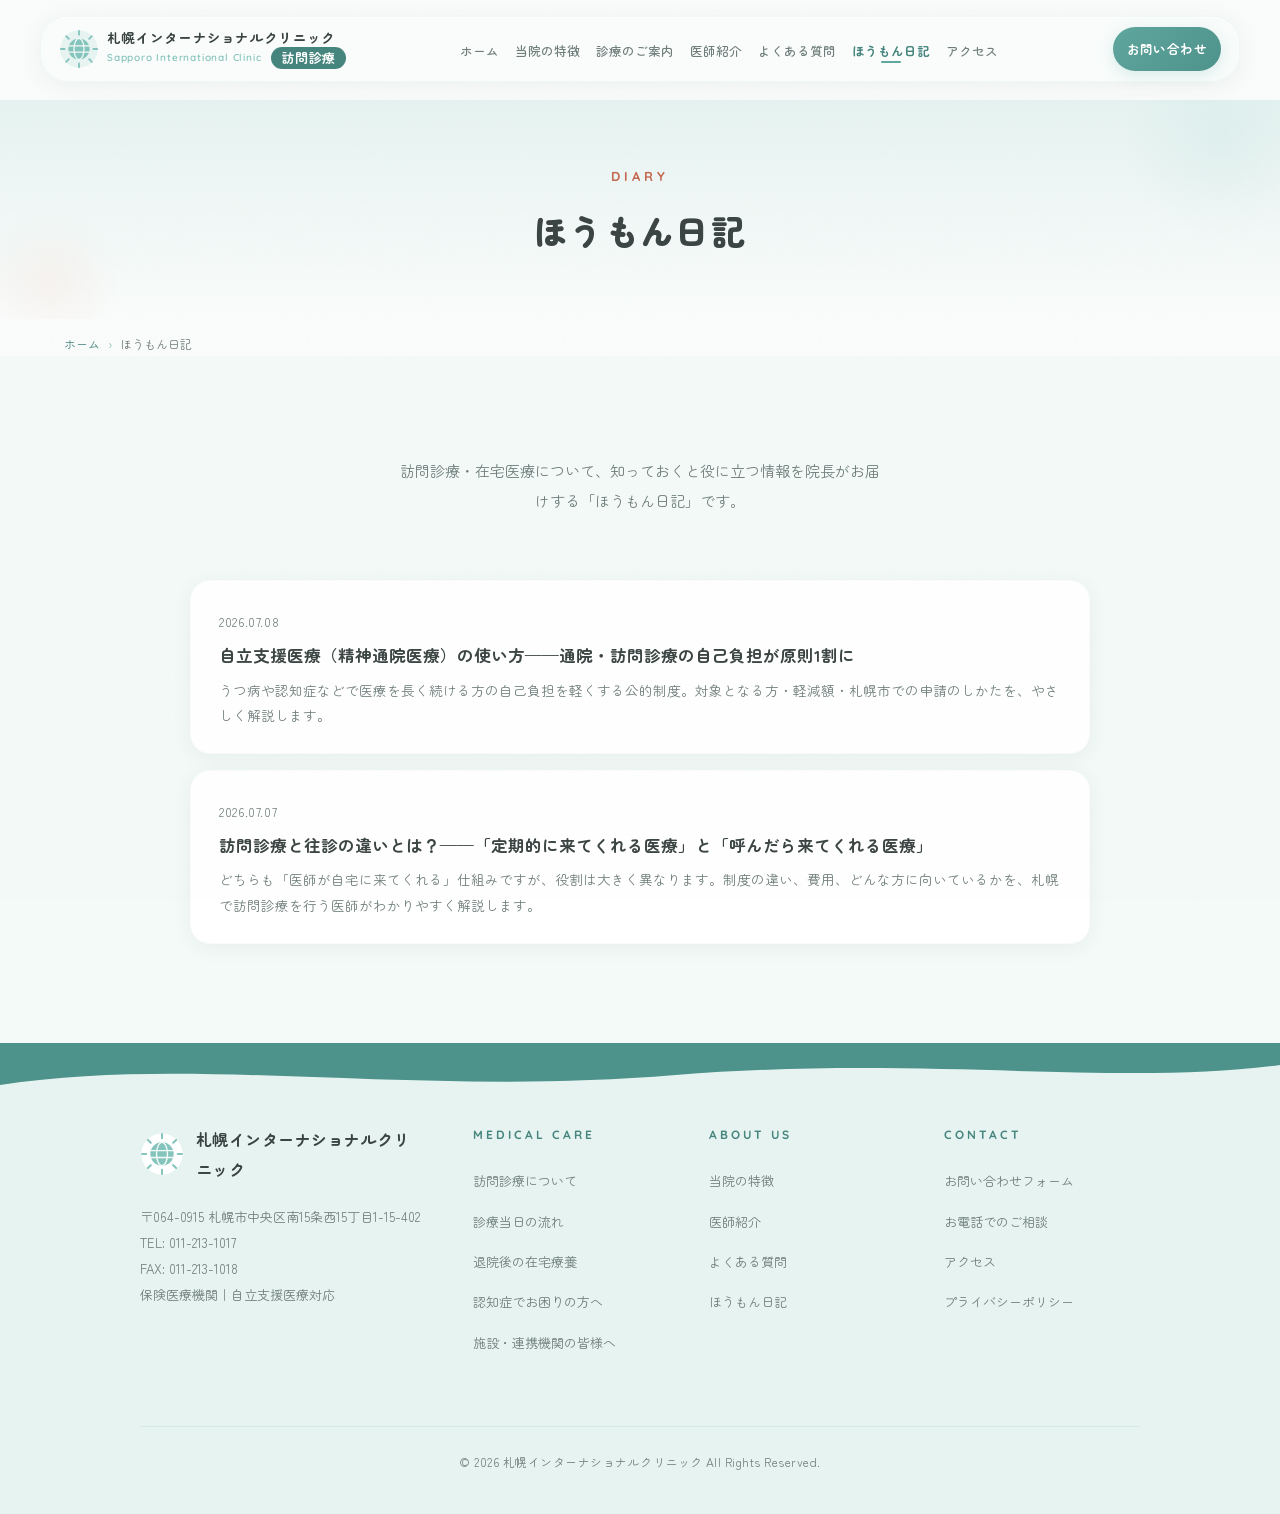
==== commit 6c91aa2d: "v27 sync" ====
--- a/blog/index.html
+++ b/blog/index.html
@@ -2,6 +2,7 @@
 <html lang="ja">
 <head>
 <meta charset="UTF-8">
+<link rel="preconnect" href="https://www.googletagmanager.com">
 <!-- Google tag (gtag.js) -->
 <script async src="https://www.googletagmanager.com/gtag/js?id=G-PVZB57DKBD"></script>
 <script>
@@ -15,18 +16,18 @@
 <meta name="viewport" content="width=device-width, initial-scale=1.0">
 <meta name="description" content="訪問診療・在宅医療に関するコラム。札幌市の訪問診療クリニックの院長が、知っておくと役立つ情報をわかりやすくお届けします。">
 <meta name="theme-color" content="#85C4BD">
-<title>在宅医療コラム | 札幌インターナショナルクリニック</title>
+<title>ほうもん日記（在宅医療コラム） | 札幌インターナショナルクリニック</title>
 <link rel="canonical" href="https://sapporo-international-clinic.com/blog/">
 <link rel="icon" href="../favicon.svg" type="image/svg+xml">
 <link rel="apple-touch-icon" href="../apple-touch-icon.png">
 
 <!-- OGP -->
 <meta property="og:type" content="website">
-<meta property="og:title" content="在宅医療コラム | 札幌インターナショナルクリニック">
+<meta property="og:title" content="ほうもん日記（在宅医療コラム） | 札幌インターナショナルクリニック">
 <meta property="og:description" content="訪問診療・在宅医療に関するコラム。札幌市の訪問診療クリニックの院長が、知っておくと役立つ情報をわかりやすくお届けします。">
 <meta property="og:url" content="https://sapporo-international-clinic.com/blog/">
 <meta property="og:site_name" content="札幌インターナショナルクリニック">
-<meta property="og:image" content="https://sapporo-international-clinic.com/assets/images/ogp.png">
+<meta property="og:image" content="https://sapporo-international-clinic.com/assets/images/ogp.jpg">
 <meta property="og:locale" content="ja_JP">
 <meta name="twitter:card" content="summary_large_image">
 
@@ -35,7 +36,7 @@
 <link rel="preconnect" href="https://fonts.gstatic.com" crossorigin>
 <link href="https://fonts.googleapis.com/css2?family=Zen+Maru+Gothic:wght@400;500;700;900&family=Quicksand:wght@600;700&display=swap" rel="stylesheet">
 
-<link rel="stylesheet" href="../assets/css/style.css?v=8">
+<link rel="stylesheet" href="../assets/css/style.css?v=14">
 </head>
 <body>
     <a class="skip-link" href="#top">本文へスキップ</a>
@@ -80,10 +81,10 @@
                     <li><a href="../medical-care.html" class="header__nav-link">診療のご案内</a></li>
                     <li><a href="../doctors.html" class="header__nav-link">医師紹介</a></li>
                     <li><a href="../faq.html" class="header__nav-link">よくある質問</a></li>
+                    <li><a href="./" class="header__nav-link header__nav-link--active" aria-current="page">ほうもん日記</a></li>
                     <li><a href="../index.html#access" class="header__nav-link">アクセス</a></li>
                 </ul>
             </nav>
-
             <a href="../contact.html" class="header__cta">お問い合わせ</a>
         </div>
     </header>
@@ -91,23 +92,28 @@
 
 <div class="page-header">
     <div class="page-header__inner">
-        <p class="page-header__label">Column</p>
-        <h1 class="page-header__title">在宅医療コラム</h1>
+        <p class="page-header__label">Diary</p>
+        <h1 class="page-header__title">ほうもん日記</h1>
     </div>
 </div>
 
 <nav class="breadcrumb" aria-label="パンくずリスト">
     <ol>
         <li><a href="../index.html">ホーム</a></li>
-        <li aria-current="page">在宅医療コラム</li>
+        <li aria-current="page">ほうもん日記</li>
     </ol>
 </nav>
 
 <section class="section section--beige">
     <div class="section-header">
-        <p class="section-header__text">訪問診療・在宅医療について、知っておくと役に立つ情報を院長がお届けします。</p>
+        <p class="section-header__text">訪問診療・在宅医療について、知っておくと役に立つ情報を院長がお届けする「ほうもん日記」です。</p>
     </div>
     <div class="post-list">
+        <a class="post-card" href="jiritsu-shien-iryo.html">
+            <span class="post-card__date">2026.07.08</span>
+            <h2 class="post-card__title">自立支援医療（精神通院医療）の使い方——通院・訪問診療の自己負担が原則1割に</h2>
+            <p class="post-card__excerpt">うつ病や認知症などで医療を長く続ける方の自己負担を軽くする公的制度。対象となる方・軽減額・札幌市での申請のしかたを、やさしく解説します。</p>
+        </a>
         <a class="post-card" href="houmon-oushin-chigai.html">
             <span class="post-card__date">2026.07.07</span>
             <h2 class="post-card__title">訪問診療と往診の違いとは？——「定期的に来てくれる医療」と「呼んだら来てくれる医療」</h2>
@@ -162,6 +168,9 @@
                 <h4 class="footer__title">Medical Care</h4>
                 <ul class="footer__links">
                     <li><a href="../medical-care.html">訪問診療について</a></li>
+                    <li><a href="../visit-flow.html">診療当日の流れ</a></li>
+                    <li><a href="../taiin-support.html">退院後の在宅療養</a></li>
+                    <li><a href="../ninchisho-care.html">認知症でお困りの方へ</a></li>
                     <li><a href="../index.html#partners">施設・連携機関の皆様へ</a></li>
                 </ul>
             </div>
@@ -171,7 +180,7 @@
                     <li><a href="../index.html#features">当院の特徴</a></li>
                     <li><a href="../doctors.html">医師紹介</a></li>
                     <li><a href="../faq.html">よくある質問</a></li>
-                    <li><a href="./">在宅医療コラム</a></li>
+                    <li><a href="./">ほうもん日記</a></li>
                 </ul>
             </div>
             <div>
--- a/assets/css/style.css
+++ b/assets/css/style.css
@@ -135,6 +135,7 @@
     padding: 10px 16px; border-radius: var(--radius-pill);
     transition: all 0.35s var(--ease-out-expo);
     position: relative;
+    white-space: nowrap;
 }
 .header__nav-link::after {
     content: ''; position: absolute;
@@ -537,7 +538,6 @@
     color: white; white-space: nowrap;
     font-weight: 700; letter-spacing: 0.04em;
 }
-.news__tag--recruit { background: var(--accent-coral); }
 .news__title { flex: 1; font-size: 15px; color: var(--text-main); }
 .news__title a { text-decoration: none; color: inherit; transition: color 0.3s ease; }
 .news__title a:hover { color: var(--main-teal); }
@@ -629,81 +629,7 @@
 }
 .partner-card__text { font-size: 14.5px; color: var(--text-sub); line-height: 2; }
 
-/* Flow List */
-.flow-list {
-    max-width: var(--content-sm);
-    margin: 0 auto;
-    display: grid; gap: 0;
-}
-.flow-list__item {
-    display: grid; grid-template-columns: 80px 1fr; gap: 28px;
-    padding: 32px 0;
-    position: relative;
-}
-.flow-list__item:not(:last-child)::after {
-    content: ''; position: absolute;
-    left: 40px; top: 80px; bottom: 0; width: 2px;
-    background: linear-gradient(to bottom, var(--main-teal-soft), rgba(183, 222, 217, 0.2));
-}
-.flow-list__number {
-    width: 80px; height: 80px;
-    display: flex; align-items: center; justify-content: center;
-    background: linear-gradient(135deg, var(--main-teal-deep) 0%, #4E938B 100%);
-    color: white; font-size: 24px; font-weight: 900;
-    border-radius: 50%;
-    box-shadow: 0 6px 20px rgba(133, 196, 189, 0.3);
-    position: relative; z-index: 1;
-    transition: transform 0.4s var(--ease-spring);
-}
-.flow-list__item:hover .flow-list__number { transform: scale(1.08); }
-.flow-list__content { padding-top: 16px; }
-.flow-list__content h3 {
-    font-size: 18px; font-weight: 700;
-    margin-bottom: 8px; color: var(--text-main); letter-spacing: 0.03em;
-}
-.flow-list__content p { color: var(--text-sub); font-size: 15px; line-height: 2; }
-
-/* Cost */
-.cost-info {
-    max-width: var(--content-xs);
-    margin: 0 auto;
-    background: white;
-    padding: 40px;
-    border-radius: var(--radius-round);
-    box-shadow: var(--shadow-soft);
-    text-align: center;
-    border: 1px solid var(--main-a6);
-}
-.cost-info__heading {
-    font-size: 22px; font-weight: 700;
-    color: var(--main-teal); margin-bottom: 16px;
-}
-.cost-info__text {
-    font-size: 15px; color: var(--text-sub);
-    margin-bottom: 24px; line-height: 2;
-}
-.cost-table-wrap { overflow-x: auto; }
-.cost-table {
-    width: 100%; border-collapse: collapse;
-    font-size: 15px; min-width: 400px;
-}
-.cost-table thead th {
-    background: var(--main-teal);
-    color: #fff; font-weight: 600;
-    padding: 12px 16px; text-align: center;
-    font-size: 14px; line-height: 1.5;
-}
-.cost-table tbody th {
-    background: #E9F4F2; font-weight: 600;
-    padding: 14px 16px; text-align: left; white-space: nowrap;
-}
-.cost-table tbody td { padding: 14px 16px; text-align: center; color: var(--text-sub); }
-.cost-table tbody tr:nth-child(even) td { background: var(--main-a4); }
-.cost-table th, .cost-table td { border: 1px solid var(--main-a20); }
-.cost-info__notes {
-    font-size: 13px; color: var(--text-sub);
-    margin-top: 20px; line-height: 1.9; text-align: left;
-}
+
 
 /* --------------------------------------------------------------------------
    Doctors
@@ -1059,10 +985,6 @@
     .cta__title { font-size: 24px; }
     .cta__phone-number, .cta__phone-fax { font-size: 24px; }
     .cta__phone-term { width: 4.6em; min-width: 4.6em; font-size: 15px; }
-    .flow-list__item { grid-template-columns: 56px 1fr; gap: 18px; }
-    .flow-list__number { width: 56px; height: 56px; font-size: 18px; }
-    .flow-list__item:not(:last-child)::after { left: 28px; top: 56px; }
-    .cost-info { padding: 28px 20px; }
     .footer { padding: 70px 20px 32px; }
     .footer__inner { grid-template-columns: 1fr; gap: 32px; }
     .header__logo-text { font-size: 13px; }
@@ -1252,10 +1174,8 @@
    アクセス・医院概要
    -------------------------------------------------------------------------- */
 .access-grid {
-    max-width: var(--content-lg);
+    max-width: var(--content-sm);
     margin: 0 auto;
-    display: grid; grid-template-columns: 1fr 1fr; gap: 40px;
-    align-items: stretch;
 }
 .info-table {
     width: 100%; border-collapse: collapse;
@@ -1271,14 +1191,6 @@
     color: var(--main-teal-text); font-weight: 700;
     background: var(--main-teal-pale);
 }
-.access-map {
-    border-radius: var(--radius-round);
-    overflow: hidden;
-    box-shadow: var(--shadow-soft);
-    border: 1px solid var(--main-a6);
-    min-height: 340px;
-}
-.access-map iframe { width: 100%; height: 100%; min-height: 340px; border: 0; display: block; }
 
 /* --------------------------------------------------------------------------
    お問い合わせフォーム
@@ -1394,7 +1306,6 @@
 .post-table tbody th { background: var(--main-teal-pale); color: var(--main-teal-text); white-space: nowrap; }
 
 @media (max-width: 1023px) {
-    .access-grid { grid-template-columns: 1fr; }
 }
 @media (max-width: 767px) {
     .contact-form { padding: 30px 20px; }
@@ -1403,3 +1314,72 @@
     .info-table th { width: 90px; padding: 12px 14px; }
     .info-table td { padding: 12px 14px; }
 }
+
+/* --------------------------------------------------------------------------
+   診療当日の流れ
+   -------------------------------------------------------------------------- */
+.visit-steps {
+    max-width: var(--content-sm);
+    margin: 0 auto;
+    display: grid; gap: 18px;
+}
+.visit-step {
+    display: grid; grid-template-columns: 112px 1fr; gap: 24px;
+    align-items: center;
+    background: white;
+    border: 1px solid var(--main-a6);
+    border-radius: var(--radius-round);
+    box-shadow: var(--shadow-soft);
+    padding: 24px 28px;
+    position: relative;
+}
+.visit-step__art {
+    width: 112px; height: 112px;
+    background: var(--sub-mint);
+    border-radius: 22px;
+    display: flex; align-items: center; justify-content: center;
+    overflow: hidden;
+}
+.visit-step__art svg { width: 84%; height: 84%; }
+.visit-step__num {
+    position: absolute; top: -10px; left: -10px;
+    width: 36px; height: 36px;
+    background: linear-gradient(135deg, var(--main-teal-deep), #4E938B);
+    color: #fff; font-weight: 900; font-size: 16px;
+    border-radius: 50%;
+    display: flex; align-items: center; justify-content: center;
+    box-shadow: 0 4px 12px rgba(95, 166, 158, 0.4);
+}
+.visit-step__title { font-size: 16.5px; font-weight: 700; margin-bottom: 6px; letter-spacing: 0.03em; }
+.visit-step__text { font-size: 14px; color: var(--text-sub); line-height: 1.95; }
+.visit-note {
+    max-width: var(--content-sm);
+    margin: 36px auto 0;
+    background: var(--main-teal-pale);
+    border-radius: 20px;
+    padding: 22px 26px;
+    font-size: 13.5px; color: var(--text-main); line-height: 2;
+}
+.visit-note strong { color: var(--main-teal-text); }
+@media (max-width: 767px) {
+    .visit-step { grid-template-columns: 84px 1fr; gap: 16px; padding: 20px 18px; }
+    .visit-step__art { width: 84px; height: 84px; border-radius: 18px; }
+}
+
+@media (max-width: 1023px) {
+    .medical-list[style] { grid-template-columns: 1fr !important; }
+}
+
+/* 中間幅でナビが窮屈になる場合の調整 */
+@media (min-width: 1024px) and (max-width: 1339px) {
+    .header { padding: 10px 18px; }
+    .header--scrolled { padding: 6px 18px; }
+    .header__inner { gap: 8px; }
+    .header__logo { gap: 8px; }
+    .header__logo-icon { width: 40px; height: 40px; }
+    .header__nav-list { gap: 0; }
+    .header__nav-link { padding: 9px 8px; font-size: 12.5px; }
+    .header__logo-text { font-size: 13.5px; white-space: nowrap; }
+    .header__logo-text small { font-size: 10px; }
+    .header__cta { padding: 10px 14px; font-size: 12.5px; }
+}
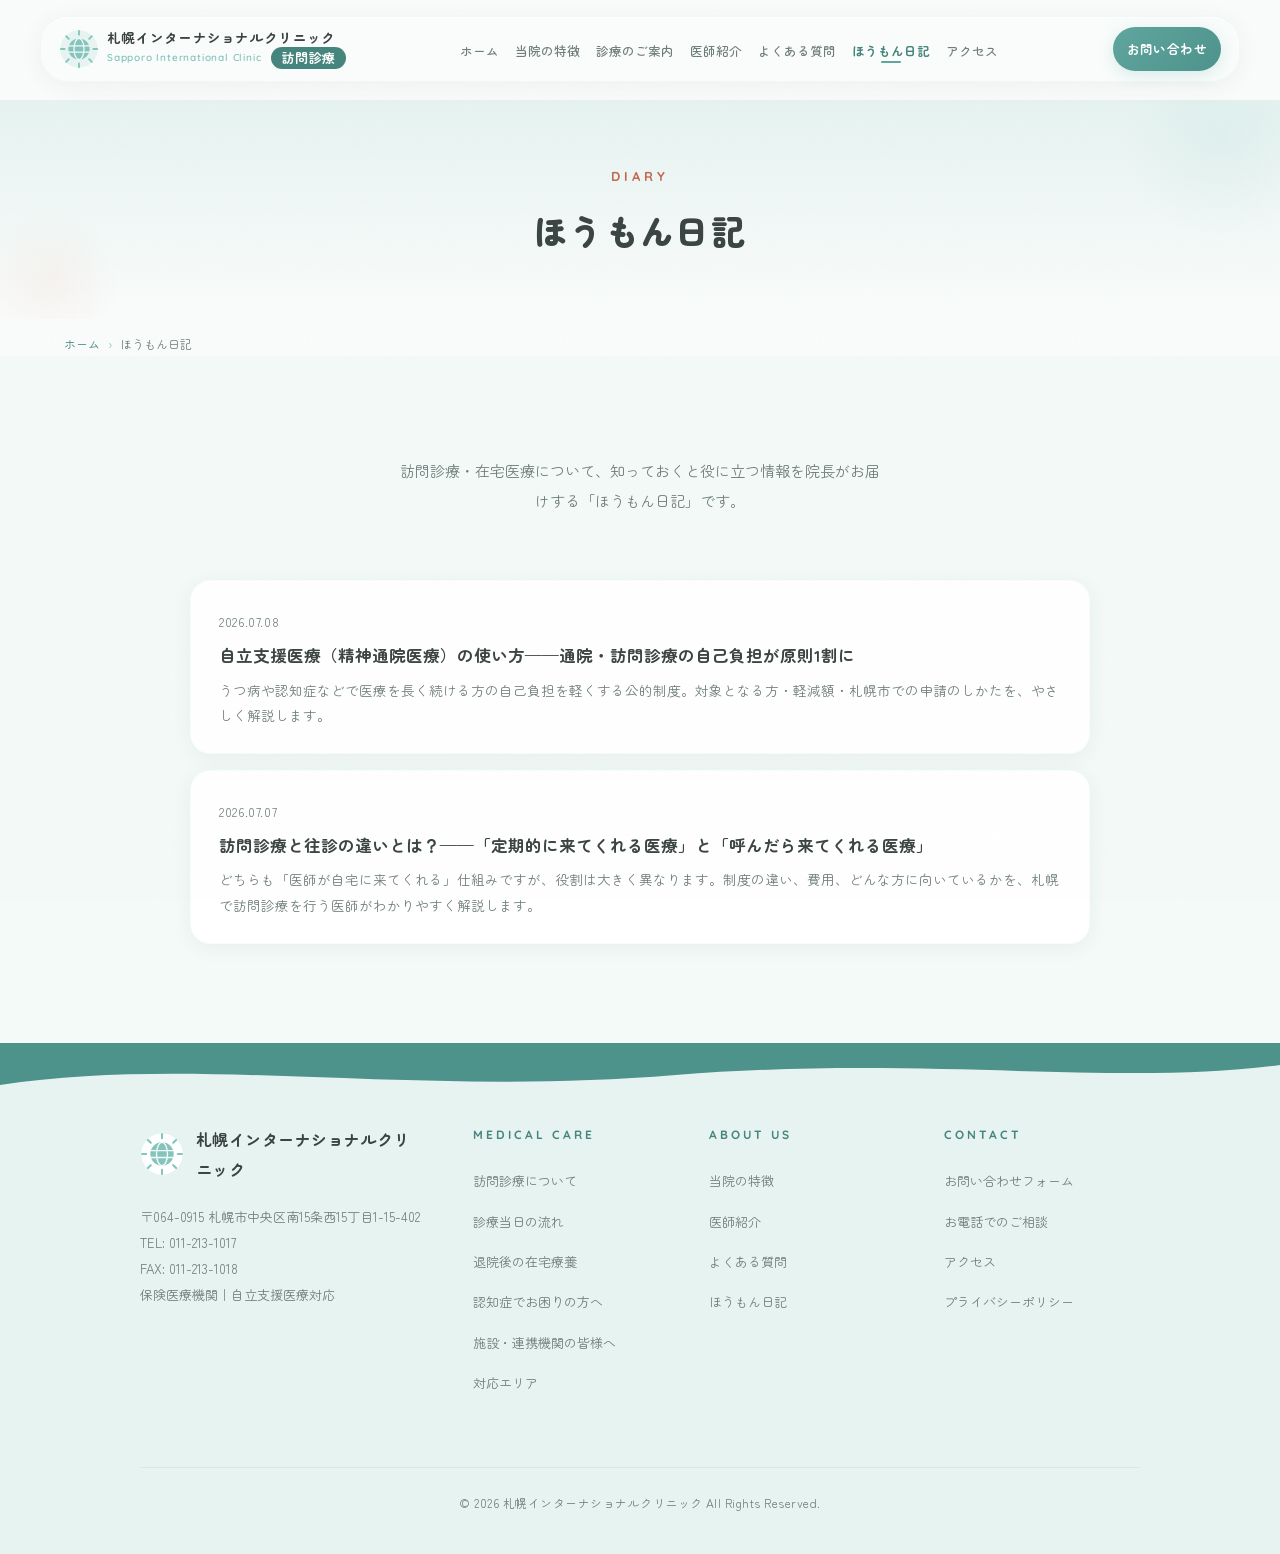
==== commit fe4f7bed: "sync v30: footer unify" ====
--- a/blog/index.html
+++ b/blog/index.html
@@ -2,6 +2,7 @@
 <html lang="ja">
 <head>
 <meta charset="UTF-8">
+    <meta name="robots" content="noindex, nofollow">
 <link rel="preconnect" href="https://www.googletagmanager.com">
 <!-- Google tag (gtag.js) -->
 <script async src="https://www.googletagmanager.com/gtag/js?id=G-PVZB57DKBD"></script>
@@ -12,7 +13,6 @@
   gtag('config', 'G-PVZB57DKBD', { 'anonymize_ip': true });
 </script>
 
-<meta name="robots" content="noindex, nofollow">
 <meta name="viewport" content="width=device-width, initial-scale=1.0">
 <meta name="description" content="訪問診療・在宅医療に関するコラム。札幌市の訪問診療クリニックの院長が、知っておくと役立つ情報をわかりやすくお届けします。">
 <meta name="theme-color" content="#85C4BD">
@@ -36,7 +36,7 @@
 <link rel="preconnect" href="https://fonts.gstatic.com" crossorigin>
 <link href="https://fonts.googleapis.com/css2?family=Zen+Maru+Gothic:wght@400;500;700;900&family=Quicksand:wght@600;700&display=swap" rel="stylesheet">
 
-<link rel="stylesheet" href="../assets/css/style.css?v=14">
+<link rel="stylesheet" href="../assets/css/style.css?v=15">
 </head>
 <body>
     <a class="skip-link" href="#top">本文へスキップ</a>
@@ -172,6 +172,7 @@
                     <li><a href="../taiin-support.html">退院後の在宅療養</a></li>
                     <li><a href="../ninchisho-care.html">認知症でお困りの方へ</a></li>
                     <li><a href="../index.html#partners">施設・連携機関の皆様へ</a></li>
+                    <li><a href="../medical-care.html#area">対応エリア</a></li>
                 </ul>
             </div>
             <div>
--- a/assets/css/style.css
+++ b/assets/css/style.css
@@ -127,6 +127,7 @@
     color: #fff; font-size: 13px; font-weight: 700;
     padding: 2px 10px; border-radius: var(--radius-pill);
     letter-spacing: 0.05em; line-height: 1.4;
+    white-space: nowrap;
 }
 .header__nav-list { display: flex; gap: 2px; }
 .header__nav-link {
@@ -1383,3 +1384,9 @@
     .header__logo-text small { font-size: 10px; }
     .header__cta { padding: 10px 14px; font-size: 12.5px; }
 }
+
+/* タブレット幅でのロゴ折り返し対策 */
+@media (min-width: 768px) and (max-width: 1023px) {
+    .header__logo-text { font-size: 15px; white-space: nowrap; }
+    .header__logo-text small { white-space: nowrap; }
+}
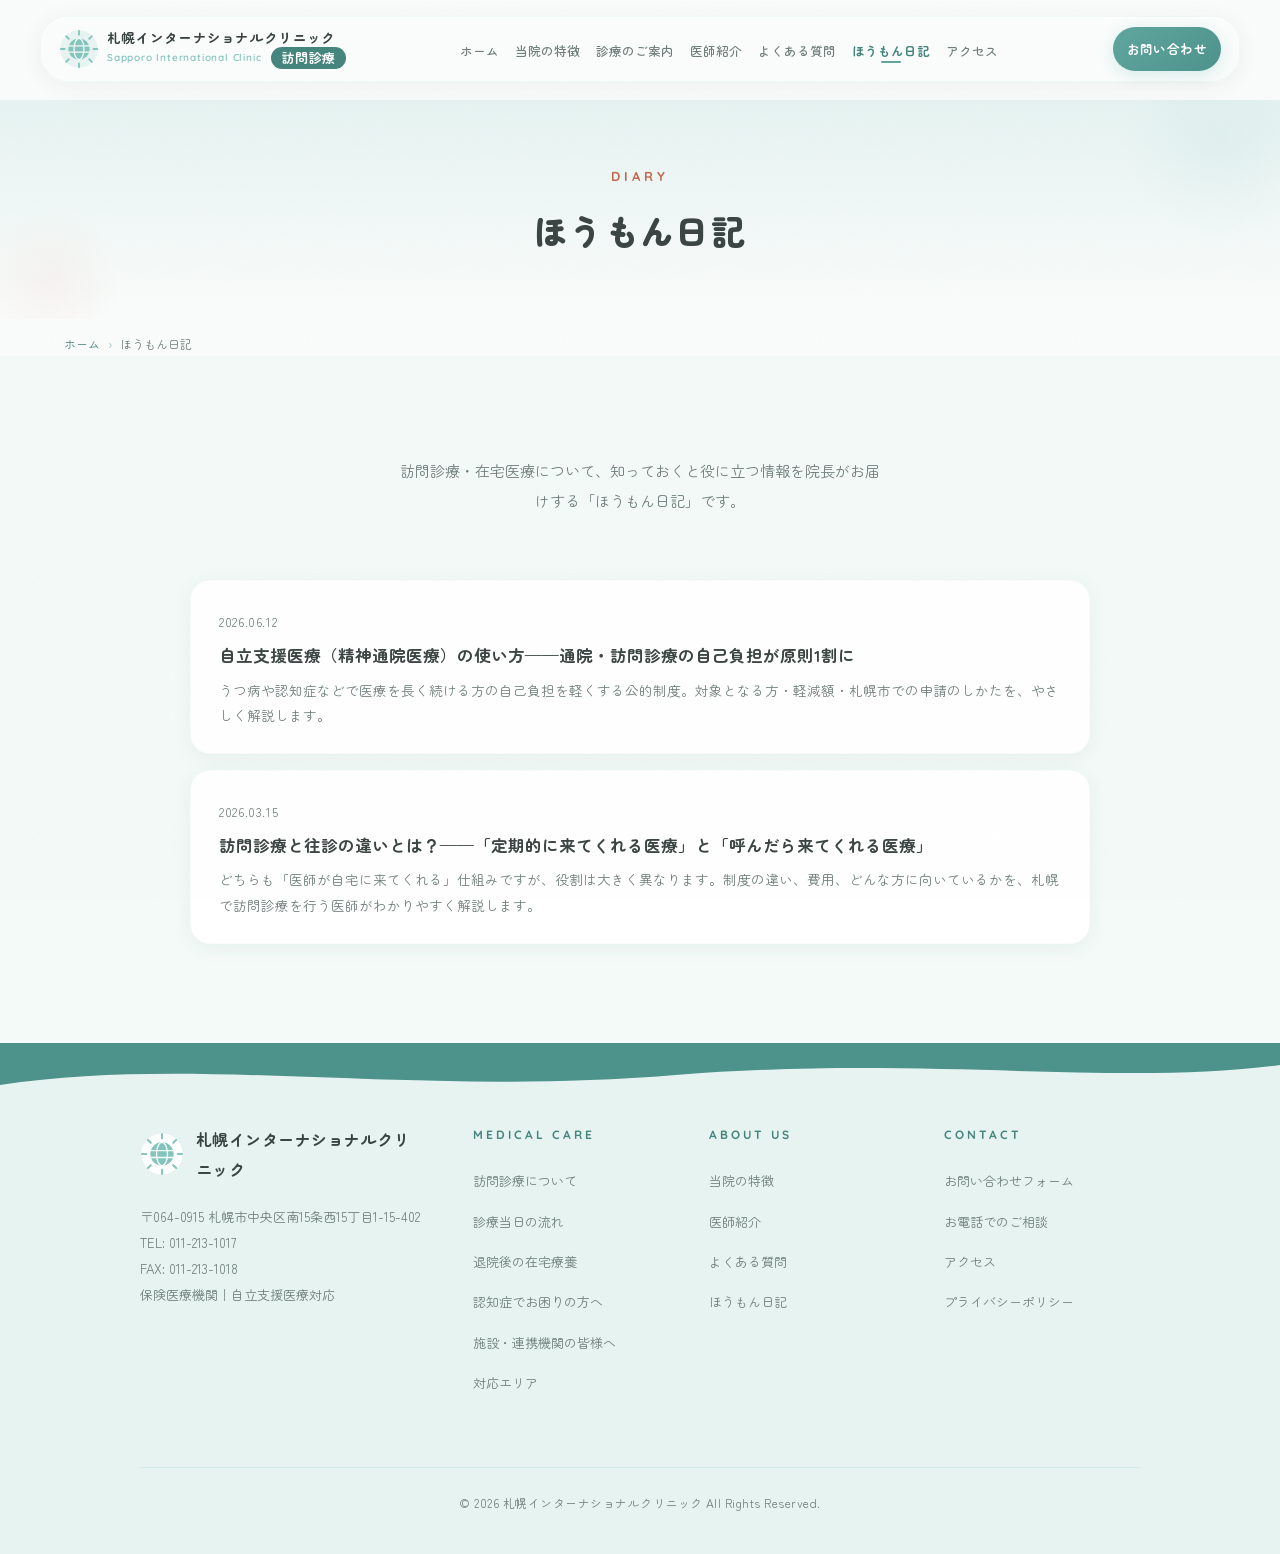
==== commit d0a14e57: "sync v31: dates" ====
--- a/blog/index.html
+++ b/blog/index.html
@@ -110,12 +110,12 @@
     </div>
     <div class="post-list">
         <a class="post-card" href="jiritsu-shien-iryo.html">
-            <span class="post-card__date">2026.07.08</span>
+            <span class="post-card__date">2026.06.12</span>
             <h2 class="post-card__title">自立支援医療（精神通院医療）の使い方——通院・訪問診療の自己負担が原則1割に</h2>
             <p class="post-card__excerpt">うつ病や認知症などで医療を長く続ける方の自己負担を軽くする公的制度。対象となる方・軽減額・札幌市での申請のしかたを、やさしく解説します。</p>
         </a>
         <a class="post-card" href="houmon-oushin-chigai.html">
-            <span class="post-card__date">2026.07.07</span>
+            <span class="post-card__date">2026.03.15</span>
             <h2 class="post-card__title">訪問診療と往診の違いとは？——「定期的に来てくれる医療」と「呼んだら来てくれる医療」</h2>
             <p class="post-card__excerpt">どちらも「医師が自宅に来てくれる」仕組みですが、役割は大きく異なります。制度の違い、費用、どんな方に向いているかを、札幌で訪問診療を行う医師がわかりやすく解説します。</p>
         </a>
